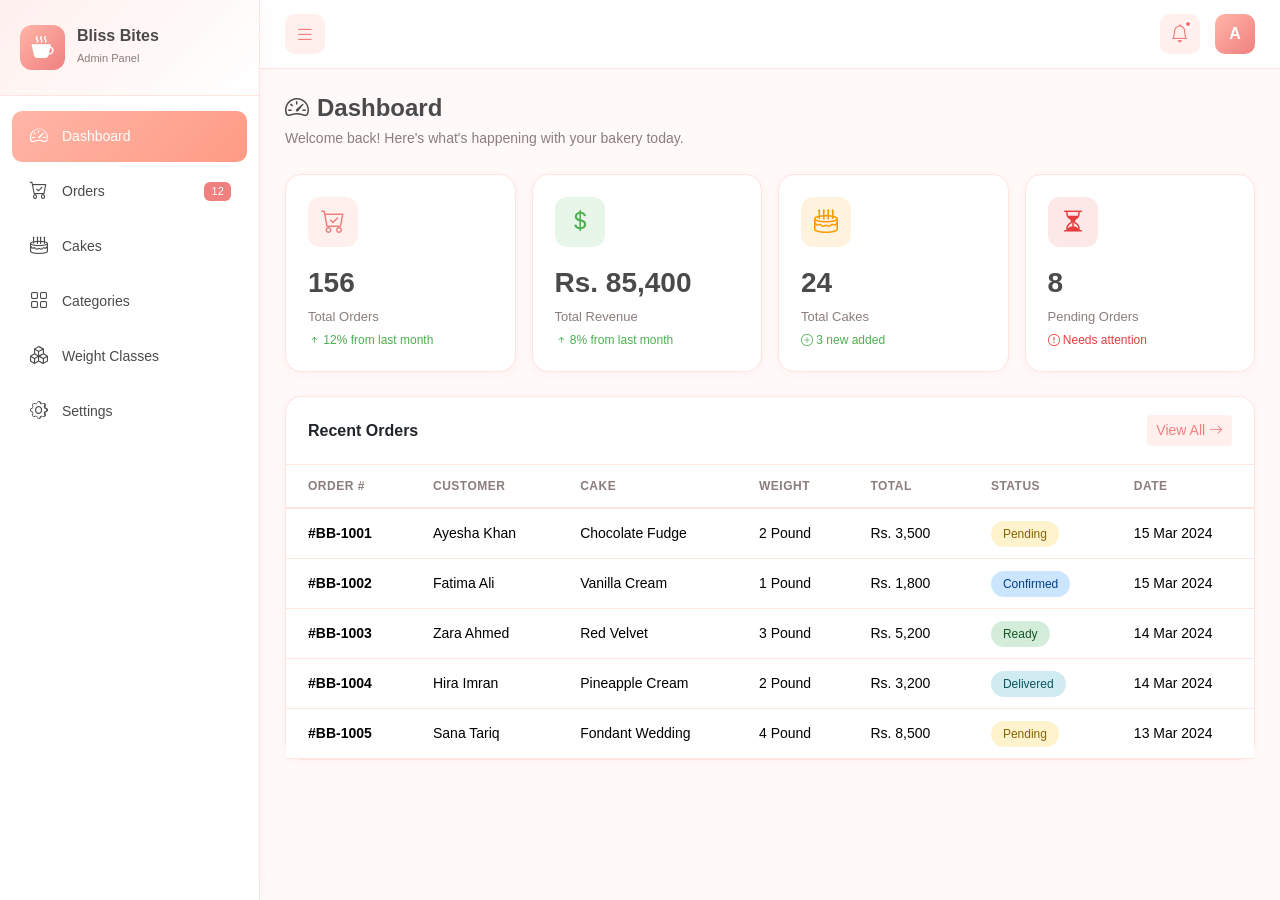
==== admin/dashboard.html @ 04dbd415 "first commit" ====
<!doctype html>
<html lang="en">
  <head>
    <meta charset="UTF-8" />
    <meta name="viewport" content="width=device-width, initial-scale=1.0" />
    <title>Dashboard - Bliss Bites Bakery</title>

    <!-- Bootstrap 5 CSS -->
    <link
      href="https://cdn.jsdelivr.net/npm/bootstrap@5.3.0/dist/css/bootstrap.min.css"
      rel="stylesheet"
    />
    <!-- Bootstrap Icons -->
    <link
      href="https://cdn.jsdelivr.net/npm/bootstrap-icons@1.11.0/font/bootstrap-icons.css"
      rel="stylesheet"
    />

    <!-- Custom CSS -->
    <link rel="stylesheet" href="../assets/css/styles.css" />
  </head>
  <body>
    <!-- ============ SIDEBAR OVERLAY (Mobile) ============ -->
    <div class="sidebar-overlay" id="sidebarOverlay"></div>

    <!-- ============ SIDEBAR ============ -->
    <aside class="sidebar" id="sidebar">
      <div class="sidebar-brand">
        <div class="logo-icon">
          <i class="bi bi-cup-hot-fill"></i>
        </div>
        <div class="brand-text">
          <h5>Bliss Bites</h5>
          <small>Admin Panel</small>
        </div>
      </div>

      <nav class="sidebar-nav">
        <div class="nav-item">
          <a href="#" class="nav-link active" data-page="dashboard">
            <i class="bi bi-speedometer2"></i>
            Dashboard
          </a>
        </div>
        <div class="nav-item">
          <a href="#" class="nav-link" data-page="orders">
            <i class="bi bi-cart-check"></i>
            Orders
            <span class="badge">12</span>
          </a>
        </div>
        <div class="nav-item">
          <a href="#" class="nav-link" data-page="cakes">
            <i class="bi bi-cake2"></i>
            Cakes
          </a>
        </div>
        <div class="nav-item">
          <a href="#" class="nav-link" data-page="categories">
            <i class="bi bi-grid"></i>
            Categories
          </a>
        </div>
        <div class="nav-item">
          <a href="#" class="nav-link" data-page="weight-classes">
            <i class="bi bi-boxes"></i>
            Weight Classes
          </a>
        </div>
        <div class="nav-item">
          <a href="#" class="nav-link" data-page="settings">
            <i class="bi bi-gear"></i>
            Settings
          </a>
        </div>
      </nav>
    </aside>

    <!-- ============ MAIN CONTENT ============ -->
    <main class="main-content" id="mainContent">
      <!-- Top Navbar -->
      <nav class="top-navbar">
        <button class="toggle-btn" id="toggleSidebar">
          <i class="bi bi-list"></i>
        </button>

        <div class="nav-right">
          <button class="icon-btn">
            <i class="bi bi-bell"></i>
            <span class="dot"></span>
          </button>
          <div class="admin-avatar" title="Admin">A</div>
        </div>
      </nav>

      <!-- Page Content -->
      <div class="page-content" id="pageContent">
        <!-- Dashboard Content (Default) -->
        <div id="dashboardContent">
          <div class="page-header">
            <h4><i class="bi bi-speedometer2 me-2"></i>Dashboard</h4>
            <p>Welcome back! Here's what's happening with your bakery today.</p>
          </div>

          <!-- Stats Cards -->
          <div class="row g-3 mb-4">
            <div class="col-xl-3 col-md-6">
              <div class="stat-card">
                <div class="stat-icon orders">
                  <i class="bi bi-cart-check"></i>
                </div>
                <div class="stat-value">156</div>
                <div class="stat-label">Total Orders</div>
                <div class="stat-change positive">
                  <i class="bi bi-arrow-up-short"></i> 12% from last month
                </div>
              </div>
            </div>
            <div class="col-xl-3 col-md-6">
              <div class="stat-card">
                <div class="stat-icon revenue">
                  <i class="bi bi-currency-dollar"></i>
                </div>
                <div class="stat-value">Rs. 85,400</div>
                <div class="stat-label">Total Revenue</div>
                <div class="stat-change positive">
                  <i class="bi bi-arrow-up-short"></i> 8% from last month
                </div>
              </div>
            </div>
            <div class="col-xl-3 col-md-6">
              <div class="stat-card">
                <div class="stat-icon cakes">
                  <i class="bi bi-cake2"></i>
                </div>
                <div class="stat-value">24</div>
                <div class="stat-label">Total Cakes</div>
                <div class="stat-change positive">
                  <i class="bi bi-plus-circle"></i> 3 new added
                </div>
              </div>
            </div>
            <div class="col-xl-3 col-md-6">
              <div class="stat-card">
                <div class="stat-icon pending">
                  <i class="bi bi-hourglass-split"></i>
                </div>
                <div class="stat-value">8</div>
                <div class="stat-label">Pending Orders</div>
                <div class="stat-change" style="color: #e53e3e">
                  <i class="bi bi-exclamation-circle"></i> Needs attention
                </div>
              </div>
            </div>
          </div>

          <!-- Recent Orders -->
          <div class="card">
            <div
              class="card-header d-flex justify-content-between align-items-center"
            >
              <span>Recent Orders</span>
              <a
                href="#"
                class="btn btn-sm text-decoration-none"
                style="background: var(--peach-pale); color: var(--peach-dark)"
                onclick="showPage('orders')"
              >
                View All <i class="bi bi-arrow-right"></i>
              </a>
            </div>
            <div class="table-responsive">
              <table class="table table-hover">
                <thead>
                  <tr>
                    <th>Order #</th>
                    <th>Customer</th>
                    <th>Cake</th>
                    <th>Weight</th>
                    <th>Total</th>
                    <th>Status</th>
                    <th>Date</th>
                  </tr>
                </thead>
                <tbody>
                  <tr>
                    <td><strong>#BB-1001</strong></td>
                    <td>Ayesha Khan</td>
                    <td>Chocolate Fudge</td>
                    <td>2 Pound</td>
                    <td>Rs. 3,500</td>
                    <td>
                      <span class="badge-status badge-pending">Pending</span>
                    </td>
                    <td>15 Mar 2024</td>
                  </tr>
                  <tr>
                    <td><strong>#BB-1002</strong></td>
                    <td>Fatima Ali</td>
                    <td>Vanilla Cream</td>
                    <td>1 Pound</td>
                    <td>Rs. 1,800</td>
                    <td>
                      <span class="badge-status badge-confirmed"
                        >Confirmed</span
                      >
                    </td>
                    <td>15 Mar 2024</td>
                  </tr>
                  <tr>
                    <td><strong>#BB-1003</strong></td>
                    <td>Zara Ahmed</td>
                    <td>Red Velvet</td>
                    <td>3 Pound</td>
                    <td>Rs. 5,200</td>
                    <td><span class="badge-status badge-ready">Ready</span></td>
                    <td>14 Mar 2024</td>
                  </tr>
                  <tr>
                    <td><strong>#BB-1004</strong></td>
                    <td>Hira Imran</td>
                    <td>Pineapple Cream</td>
                    <td>2 Pound</td>
                    <td>Rs. 3,200</td>
                    <td>
                      <span class="badge-status badge-delivered"
                        >Delivered</span
                      >
                    </td>
                    <td>14 Mar 2024</td>
                  </tr>
                  <tr>
                    <td><strong>#BB-1005</strong></td>
                    <td>Sana Tariq</td>
                    <td>Fondant Wedding</td>
                    <td>4 Pound</td>
                    <td>Rs. 8,500</td>
                    <td>
                      <span class="badge-status badge-pending">Pending</span>
                    </td>
                    <td>13 Mar 2024</td>
                  </tr>
                </tbody>
              </table>
            </div>
          </div>
        </div>

        <!-- Orders Content -->
        <div id="ordersContent" style="display: none">
          <div
            class="page-header d-flex justify-content-between align-items-center flex-wrap"
          >
            <div>
              <h4><i class="bi bi-cart-check me-2"></i>Orders</h4>
              <p>Manage all customer orders</p>
            </div>
            <button
              class="btn text-white"
              style="
                background: linear-gradient(
                  135deg,
                  var(--peach-primary),
                  var(--peach-dark)
                );
                border-radius: 10px;
                padding: 10px 20px;
              "
            >
              <i class="bi bi-download me-2"></i>Export Orders
            </button>
          </div>

          <!-- Stats Mini Cards -->
          <div class="row g-3 mb-4">
            <div class="col-xl-3 col-md-6">
              <div class="stat-card">
                <div class="d-flex justify-content-between align-items-start">
                  <div>
                    <div class="stat-value" style="font-size: 24px">156</div>
                    <div class="stat-label">All Orders</div>
                  </div>
                  <div
                    class="stat-icon orders"
                    style="width: 40px; height: 40px; font-size: 18px"
                  >
                    <i class="bi bi-cart-check"></i>
                  </div>
                </div>
              </div>
            </div>
            <div class="col-xl-3 col-md-6">
              <div class="stat-card">
                <div class="d-flex justify-content-between align-items-start">
                  <div>
                    <div
                      class="stat-value"
                      style="font-size: 24px; color: #856404"
                    >
                      8
                    </div>
                    <div class="stat-label">Pending</div>
                  </div>
                  <div
                    class="stat-icon"
                    style="
                      background: #fff3cd;
                      color: #856404;
                      width: 40px;
                      height: 40px;
                      font-size: 18px;
                    "
                  >
                    <i class="bi bi-hourglass-split"></i>
                  </div>
                </div>
              </div>
            </div>
            <div class="col-xl-3 col-md-6">
              <div class="stat-card">
                <div class="d-flex justify-content-between align-items-start">
                  <div>
                    <div
                      class="stat-value"
                      style="font-size: 24px; color: #155724"
                    >
                      98
                    </div>
                    <div class="stat-label">Delivered</div>
                  </div>
                  <div
                    class="stat-icon"
                    style="
                      background: #d4edda;
                      color: #155724;
                      width: 40px;
                      height: 40px;
                      font-size: 18px;
                    "
                  >
                    <i class="bi bi-check-circle"></i>
                  </div>
                </div>
              </div>
            </div>
            <div class="col-xl-3 col-md-6">
              <div class="stat-card">
                <div class="d-flex justify-content-between align-items-start">
                  <div>
                    <div
                      class="stat-value"
                      style="font-size: 24px; color: #e53e3e"
                    >
                      3
                    </div>
                    <div class="stat-label">Cancelled</div>
                  </div>
                  <div
                    class="stat-icon"
                    style="
                      background: #fde8e8;
                      color: #e53e3e;
                      width: 40px;
                      height: 40px;
                      font-size: 18px;
                    "
                  >
                    <i class="bi bi-x-circle"></i>
                  </div>
                </div>
              </div>
            </div>
          </div>

          <!-- Filters & Search -->
          <div class="card mb-4">
            <div class="card-body">
              <div class="row g-3 align-items-end">
                <div class="col-md-3">
                  <label
                    class="form-label fw-semibold"
                    style="font-size: 13px; color: var(--text-muted)"
                    >SEARCH</label
                  >
                  <div class="input-group">
                    <span
                      class="input-group-text"
                      style="
                        background: var(--peach-pale);
                        border-color: var(--peach-light);
                      "
                    >
                      <i
                        class="bi bi-search"
                        style="color: var(--peach-dark)"
                      ></i>
                    </span>
                    <input
                      type="text"
                      class="form-control"
                      placeholder="Order # or customer name..."
                      style="border-color: var(--peach-light)"
                      id="orderSearch"
                    />
                  </div>
                </div>
                <div class="col-md-2">
                  <label
                    class="form-label fw-semibold"
                    style="font-size: 13px; color: var(--text-muted)"
                    >STATUS</label
                  >
                  <select
                    class="form-select"
                    style="border-color: var(--peach-light)"
                    id="statusFilter"
                  >
                    <option value="all">All Status</option>
                    <option value="pending">Pending</option>
                    <option value="confirmed">Confirmed</option>
                    <option value="processing">Processing</option>
                    <option value="ready">Ready</option>
                    <option value="delivered">Delivered</option>
                    <option value="cancelled">Cancelled</option>
                  </select>
                </div>
                <div class="col-md-2">
                  <label
                    class="form-label fw-semibold"
                    style="font-size: 13px; color: var(--text-muted)"
                    >DATE FROM</label
                  >
                  <input
                    type="date"
                    class="form-control"
                    style="border-color: var(--peach-light)"
                    id="dateFrom"
                  />
                </div>
                <div class="col-md-2">
                  <label
                    class="form-label fw-semibold"
                    style="font-size: 13px; color: var(--text-muted)"
                    >DATE TO</label
                  >
                  <input
                    type="date"
                    class="form-control"
                    style="border-color: var(--peach-light)"
                    id="dateTo"
                  />
                </div>
                <div class="col-md-3">
                  <button
                    class="btn text-white w-100"
                    style="
                      background: linear-gradient(
                        135deg,
                        var(--peach-primary),
                        var(--peach-dark)
                      );
                      border-radius: 10px;
                    "
                    onclick="filterOrders()"
                  >
                    <i class="bi bi-funnel me-2"></i>Apply Filters
                  </button>
                </div>
              </div>
            </div>
          </div>

          <!-- Orders Table -->
          <div class="card">
            <div
              class="card-header d-flex justify-content-between align-items-center"
            >
              <span
                >All Orders <small class="text-muted">(156 orders)</small></span
              >
              <div>
                <button
                  class="btn btn-sm btn-outline-secondary me-2"
                  style="border-radius: 8px"
                >
                  <i class="bi bi-printer me-1"></i> Print
                </button>
              </div>
            </div>
            <div class="table-responsive">
              <table class="table table-hover">
                <thead>
                  <tr>
                    <th><input type="checkbox" /></th>
                    <th>Order #</th>
                    <th>Customer</th>
                    <th>Phone</th>
                    <th>Cake(s)</th>
                    <th>Delivery Date</th>
                    <th>Total</th>
                    <th>Status</th>
                    <th>Action</th>
                  </tr>
                </thead>
                <tbody id="ordersTableBody">
                  <tr>
                    <td><input type="checkbox" /></td>
                    <td><strong>#BB-1001</strong></td>
                    <td>
                      <div class="fw-semibold">Ayesha Khan</div>
                      <small class="text-muted">Lahore, Punjab</small>
                    </td>
                    <td>0300-1234567</td>
                    <td>
                      Chocolate Fudge (2 Pound)
                      <br /><small class="text-muted"
                        >+ Vanilla Cream (1 Pound)</small
                      >
                    </td>
                    <td>20 Mar 2024</td>
                    <td><strong>Rs. 5,300</strong></td>
                    <td>
                      <span class="badge-status badge-pending">Pending</span>
                    </td>
                    <td>
                      <div class="dropdown">
                        <button
                          class="btn btn-sm"
                          style="
                            background: var(--peach-pale);
                            border-radius: 8px;
                          "
                          data-bs-toggle="dropdown"
                        >
                          <i class="bi bi-three-dots-vertical"></i>
                        </button>
                        <ul
                          class="dropdown-menu dropdown-menu-end shadow-sm"
                          style="
                            border: 1px solid var(--border-color);
                            border-radius: 10px;
                          "
                        >
                          <li>
                            <a
                              class="dropdown-item"
                              href="#"
                              onclick="viewOrderDetails('BB-1001')"
                              ><i class="bi bi-eye me-2"></i>View Details</a
                            >
                          </li>
                          <li>
                            <a
                              class="dropdown-item"
                              href="#"
                              onclick="updateStatus('BB-1001', 'confirmed')"
                              ><i class="bi bi-check-circle me-2"></i>Confirm</a
                            >
                          </li>
                          <li>
                            <a
                              class="dropdown-item text-danger"
                              href="#"
                              onclick="updateStatus('BB-1001', 'cancelled')"
                              ><i class="bi bi-x-circle me-2"></i>Cancel</a
                            >
                          </li>
                        </ul>
                      </div>
                    </td>
                  </tr>
                  <tr>
                    <td><input type="checkbox" /></td>
                    <td><strong>#BB-1002</strong></td>
                    <td>
                      <div class="fw-semibold">Fatima Ali</div>
                      <small class="text-muted">Karachi, Sindh</small>
                    </td>
                    <td>0321-9876543</td>
                    <td>Vanilla Cream (1 Pound)</td>
                    <td>20 Mar 2024</td>
                    <td><strong>Rs. 1,800</strong></td>
                    <td>
                      <span class="badge-status badge-confirmed"
                        >Confirmed</span
                      >
                    </td>
                    <td>
                      <div class="dropdown">
                        <button
                          class="btn btn-sm"
                          style="
                            background: var(--peach-pale);
                            border-radius: 8px;
                          "
                          data-bs-toggle="dropdown"
                        >
                          <i class="bi bi-three-dots-vertical"></i>
                        </button>
                        <ul
                          class="dropdown-menu dropdown-menu-end shadow-sm"
                          style="
                            border: 1px solid var(--border-color);
                            border-radius: 10px;
                          "
                        >
                          <li>
                            <a class="dropdown-item" href="#"
                              ><i class="bi bi-eye me-2"></i>View Details</a
                            >
                          </li>
                          <li>
                            <a class="dropdown-item" href="#"
                              ><i class="bi bi-arrow-right-circle me-2"></i
                              >Processing</a
                            >
                          </li>
                        </ul>
                      </div>
                    </td>
                  </tr>
                  <tr>
                    <td><input type="checkbox" /></td>
                    <td><strong>#BB-1003</strong></td>
                    <td>
                      <div class="fw-semibold">Zara Ahmed</div>
                      <small class="text-muted">Islamabad</small>
                    </td>
                    <td>0333-5551234</td>
                    <td>Red Velvet (3 Pound)</td>
                    <td>19 Mar 2024</td>
                    <td><strong>Rs. 5,200</strong></td>
                    <td><span class="badge-status badge-ready">Ready</span></td>
                    <td>
                      <div class="dropdown">
                        <button
                          class="btn btn-sm"
                          style="
                            background: var(--peach-pale);
                            border-radius: 8px;
                          "
                          data-bs-toggle="dropdown"
                        >
                          <i class="bi bi-three-dots-vertical"></i>
                        </button>
                        <ul
                          class="dropdown-menu dropdown-menu-end shadow-sm"
                          style="
                            border: 1px solid var(--border-color);
                            border-radius: 10px;
                          "
                        >
                          <li>
                            <a class="dropdown-item" href="#"
                              ><i class="bi bi-eye me-2"></i>View Details</a
                            >
                          </li>
                          <li>
                            <a class="dropdown-item" href="#"
                              ><i class="bi bi-truck me-2"></i>Mark Delivered</a
                            >
                          </li>
                        </ul>
                      </div>
                    </td>
                  </tr>
                  <tr>
                    <td><input type="checkbox" /></td>
                    <td><strong>#BB-1004</strong></td>
                    <td>
                      <div class="fw-semibold">Hira Imran</div>
                      <small class="text-muted">Faisalabad</small>
                    </td>
                    <td>0345-1112233</td>
                    <td>Pineapple Cream (2 Pound)</td>
                    <td>18 Mar 2024</td>
                    <td><strong>Rs. 3,200</strong></td>
                    <td>
                      <span class="badge-status badge-delivered"
                        >Delivered</span
                      >
                    </td>
                    <td>
                      <button
                        class="btn btn-sm"
                        style="
                          background: var(--peach-pale);
                          border-radius: 8px;
                        "
                      >
                        <i class="bi bi-eye"></i>
                      </button>
                    </td>
                  </tr>
                  <tr>
                    <td><input type="checkbox" /></td>
                    <td><strong>#BB-1005</strong></td>
                    <td>
                      <div class="fw-semibold">Sana Tariq</div>
                      <small class="text-muted">Rawalpindi</small>
                    </td>
                    <td>0312-9998877</td>
                    <td>Fondant Wedding Cake (4 Pound)</td>
                    <td>17 Mar 2024</td>
                    <td><strong>Rs. 8,500</strong></td>
                    <td>
                      <span class="badge-status badge-pending">Pending</span>
                    </td>
                    <td>
                      <div class="dropdown">
                        <button
                          class="btn btn-sm"
                          style="
                            background: var(--peach-pale);
                            border-radius: 8px;
                          "
                          data-bs-toggle="dropdown"
                        >
                          <i class="bi bi-three-dots-vertical"></i>
                        </button>
                        <ul
                          class="dropdown-menu dropdown-menu-end shadow-sm"
                          style="
                            border: 1px solid var(--border-color);
                            border-radius: 10px;
                          "
                        >
                          <li>
                            <a class="dropdown-item" href="#"
                              ><i class="bi bi-eye me-2"></i>View Details</a
                            >
                          </li>
                          <li>
                            <a class="dropdown-item" href="#"
                              ><i class="bi bi-check-circle me-2"></i>Confirm</a
                            >
                          </li>
                          <li>
                            <a class="dropdown-item text-danger" href="#"
                              ><i class="bi bi-x-circle me-2"></i>Cancel</a
                            >
                          </li>
                        </ul>
                      </div>
                    </td>
                  </tr>
                  <tr>
                    <td><input type="checkbox" /></td>
                    <td><strong>#BB-1006</strong></td>
                    <td>
                      <div class="fw-semibold">Nida Hassan</div>
                      <small class="text-muted">Multan</small>
                    </td>
                    <td>0300-4455667</td>
                    <td>Strawberry Cream (1 Pound)</td>
                    <td>16 Mar 2024</td>
                    <td><strong>Rs. 1,900</strong></td>
                    <td>
                      <span class="badge-status badge-delivered"
                        >Delivered</span
                      >
                    </td>
                    <td>
                      <button
                        class="btn btn-sm"
                        style="
                          background: var(--peach-pale);
                          border-radius: 8px;
                        "
                      >
                        <i class="bi bi-eye"></i>
                      </button>
                    </td>
                  </tr>
                  <tr>
                    <td><input type="checkbox" /></td>
                    <td><strong>#BB-1007</strong></td>
                    <td>
                      <div class="fw-semibold">Mariam Yousaf</div>
                      <small class="text-muted">Peshawar</small>
                    </td>
                    <td>0334-7788990</td>
                    <td>Black Forest (3 Pound)</td>
                    <td>15 Mar 2024</td>
                    <td><strong>Rs. 4,800</strong></td>
                    <td>
                      <span
                        class="badge-status badge-cancelled"
                        style="background: #fde8e8; color: #e53e3e"
                        >Cancelled</span
                      >
                    </td>
                    <td>
                      <button
                        class="btn btn-sm"
                        style="
                          background: var(--peach-pale);
                          border-radius: 8px;
                        "
                      >
                        <i class="bi bi-eye"></i>
                      </button>
                    </td>
                  </tr>
                </tbody>
              </table>
            </div>

            <!-- Pagination -->
            <div class="card-footer border-top" style="background: transparent">
              <div
                class="d-flex justify-content-between align-items-center flex-wrap"
              >
                <small class="text-muted">Showing 1-7 of 156 orders</small>
                <nav>
                  <ul class="pagination pagination-sm mb-0">
                    <li class="page-item disabled">
                      <a
                        class="page-link"
                        href="#"
                        style="color: var(--peach-dark)"
                        >Previous</a
                      >
                    </li>
                    <li class="page-item active">
                      <a
                        class="page-link"
                        href="#"
                        style="
                          background: var(--peach-primary);
                          border-color: var(--peach-primary);
                        "
                        >1</a
                      >
                    </li>
                    <li class="page-item">
                      <a
                        class="page-link"
                        href="#"
                        style="color: var(--peach-dark)"
                        >2</a
                      >
                    </li>
                    <li class="page-item">
                      <a
                        class="page-link"
                        href="#"
                        style="color: var(--peach-dark)"
                        >3</a
                      >
                    </li>
                    <li class="page-item">
                      <a
                        class="page-link"
                        href="#"
                        style="color: var(--peach-dark)"
                        >...</a
                      >
                    </li>
                    <li class="page-item">
                      <a
                        class="page-link"
                        href="#"
                        style="color: var(--peach-dark)"
                        >23</a
                      >
                    </li>
                    <li class="page-item">
                      <a
                        class="page-link"
                        href="#"
                        style="color: var(--peach-dark)"
                        >Next</a
                      >
                    </li>
                  </ul>
                </nav>
              </div>
            </div>
          </div>

          <!-- Order Detail Modal -->
          <div class="modal fade" id="orderDetailModal" tabindex="-1">
            <div class="modal-dialog modal-lg modal-dialog-centered">
              <div
                class="modal-content"
                style="
                  border-radius: 16px;
                  border: 1px solid var(--border-color);
                "
              >
                <div
                  class="modal-header"
                  style="
                    background: var(--peach-pale);
                    border-radius: 16px 16px 0 0;
                    border-bottom: 1px solid var(--border-color);
                  "
                >
                  <h5 class="modal-title">
                    <i class="bi bi-receipt me-2"></i>Order Details -
                    <span id="modalOrderNumber">#BB-1001</span>
                  </h5>
                  <button
                    type="button"
                    class="btn-close"
                    data-bs-dismiss="modal"
                  ></button>
                </div>
                <div class="modal-body">
                  <div class="row mb-3">
                    <div class="col-md-6">
                      <small class="text-muted">CUSTOMER</small>
                      <p class="fw-semibold mb-1" id="modalCustomer">
                        Ayesha Khan
                      </p>
                      <p class="mb-0" id="modalPhone">0300-1234567</p>
                      <p id="modalAddress">
                        House 123, Street 5, Lahore, Punjab
                      </p>
                    </div>
                    <div class="col-md-6 text-md-end">
                      <small class="text-muted">ORDER INFO</small>
                      <p class="mb-1">
                        <strong>Order Date:</strong> 15 Mar 2024
                      </p>
                      <p class="mb-1">
                        <strong>Delivery Date:</strong> 20 Mar 2024
                      </p>
                      <p>
                        <span
                          class="badge-status badge-pending"
                          id="modalStatus"
                          >Pending</span
                        >
                      </p>
                    </div>
                  </div>

                  <hr />

                  <small class="text-muted">ORDER ITEMS</small>
                  <table
                    class="table table-bordered mt-2"
                    style="border-color: var(--border-color)"
                  >
                    <thead style="background: var(--peach-pale)">
                      <tr>
                        <th>Cake</th>
                        <th>Type</th>
                        <th>Weight</th>
                        <th>Qty</th>
                        <th>Price</th>
                      </tr>
                    </thead>
                    <tbody id="modalOrderItems">
                      <tr>
                        <td>Chocolate Fudge</td>
                        <td>Cream</td>
                        <td>2 Pound</td>
                        <td>1</td>
                        <td>Rs. 3,500</td>
                      </tr>
                      <tr>
                        <td>Vanilla Cream</td>
                        <td>Cream</td>
                        <td>1 Pound</td>
                        <td>1</td>
                        <td>Rs. 1,800</td>
                      </tr>
                    </tbody>
                    <tfoot>
                      <tr>
                        <td colspan="4" class="text-end fw-bold">Total:</td>
                        <td class="fw-bold">Rs. 5,300</td>
                      </tr>
                    </tfoot>
                  </table>

                  <div
                    class="p-3 rounded-3"
                    style="background: var(--peach-pale)"
                  >
                    <small class="text-muted">SPECIAL INSTRUCTIONS</small>
                    <p class="mb-0 mt-1" id="modalInstructions">
                      Please write "Happy Birthday Ayesha" on the cake with pink
                      icing.
                    </p>
                  </div>
                </div>
                <div
                  class="modal-footer"
                  style="border-top: 1px solid var(--border-color)"
                >
                  <select
                    class="form-select d-inline-block w-auto me-2"
                    style="border-color: var(--peach-light)"
                  >
                    <option>Update Status</option>
                    <option value="confirmed">Confirm</option>
                    <option value="processing">Processing</option>
                    <option value="ready">Ready</option>
                    <option value="delivered">Delivered</option>
                    <option value="cancelled">Cancel</option>
                  </select>
                  <button
                    type="button"
                    class="btn text-white"
                    style="background: var(--peach-dark); border-radius: 8px"
                  >
                    Update
                  </button>
                  <button
                    type="button"
                    class="btn btn-secondary"
                    data-bs-dismiss="modal"
                    style="border-radius: 8px"
                  >
                    Close
                  </button>
                </div>
              </div>
            </div>
          </div>
        </div>

        <!-- Cakes Content -->
        <div id="cakesContent" style="display: none">
          <div
            class="page-header d-flex justify-content-between align-items-center flex-wrap"
          >
            <div>
              <h4><i class="bi bi-cake2 me-2"></i>Cakes</h4>
              <p>Manage your cake catalog</p>
            </div>
            <button
              class="btn text-white"
              style="
                background: linear-gradient(
                  135deg,
                  var(--peach-primary),
                  var(--peach-dark)
                );
                border-radius: 10px;
                padding: 10px 20px;
              "
              onclick="openAddCakeModal()"
            >
              <i class="bi bi-plus-lg me-2"></i>Add New Cake
            </button>
          </div>

          <!-- Stats Mini Cards -->
          <div class="row g-3 mb-4">
            <div class="col-xl-3 col-md-6">
              <div class="stat-card">
                <div class="d-flex justify-content-between align-items-start">
                  <div>
                    <div class="stat-value" style="font-size: 24px">24</div>
                    <div class="stat-label">Total Cakes</div>
                  </div>
                  <div
                    class="stat-icon cakes"
                    style="width: 40px; height: 40px; font-size: 18px"
                  >
                    <i class="bi bi-cake2"></i>
                  </div>
                </div>
              </div>
            </div>
            <div class="col-xl-3 col-md-6">
              <div class="stat-card">
                <div class="d-flex justify-content-between align-items-start">
                  <div>
                    <div class="stat-value" style="font-size: 24px">14</div>
                    <div class="stat-label">Cream Cakes</div>
                  </div>
                  <div
                    class="stat-icon"
                    style="
                      background: #e8f5e9;
                      color: #4caf50;
                      width: 40px;
                      height: 40px;
                      font-size: 18px;
                    "
                  >
                    <i class="bi bi-droplet"></i>
                  </div>
                </div>
              </div>
            </div>
            <div class="col-xl-3 col-md-6">
              <div class="stat-card">
                <div class="d-flex justify-content-between align-items-start">
                  <div>
                    <div class="stat-value" style="font-size: 24px">10</div>
                    <div class="stat-label">Fondant Cakes</div>
                  </div>
                  <div
                    class="stat-icon"
                    style="
                      background: #fff3e0;
                      color: #ff9800;
                      width: 40px;
                      height: 40px;
                      font-size: 18px;
                    "
                  >
                    <i class="bi bi-palette"></i>
                  </div>
                </div>
              </div>
            </div>
            <div class="col-xl-3 col-md-6">
              <div class="stat-card">
                <div class="d-flex justify-content-between align-items-start">
                  <div>
                    <div
                      class="stat-value"
                      style="font-size: 24px; color: #e53e3e"
                    >
                      2
                    </div>
                    <div class="stat-label">Unavailable</div>
                  </div>
                  <div
                    class="stat-icon"
                    style="
                      background: #fde8e8;
                      color: #e53e3e;
                      width: 40px;
                      height: 40px;
                      font-size: 18px;
                    "
                  >
                    <i class="bi bi-slash-circle"></i>
                  </div>
                </div>
              </div>
            </div>
          </div>

          <!-- Search & Filter -->
          <div class="card mb-4">
            <div class="card-body">
              <div class="row g-3 align-items-end">
                <div class="col-md-3">
                  <label
                    class="form-label fw-semibold"
                    style="font-size: 13px; color: var(--text-muted)"
                    >SEARCH</label
                  >
                  <div class="input-group">
                    <span
                      class="input-group-text"
                      style="
                        background: var(--peach-pale);
                        border-color: var(--peach-light);
                      "
                    >
                      <i
                        class="bi bi-search"
                        style="color: var(--peach-dark)"
                      ></i>
                    </span>
                    <input
                      type="text"
                      class="form-control"
                      placeholder="Cake name..."
                      style="border-color: var(--peach-light)"
                      id="cakeSearch"
                    />
                  </div>
                </div>
                <div class="col-md-2">
                  <label
                    class="form-label fw-semibold"
                    style="font-size: 13px; color: var(--text-muted)"
                    >TYPE</label
                  >
                  <select
                    class="form-select"
                    style="border-color: var(--peach-light)"
                    id="cakeTypeFilter"
                  >
                    <option value="all">All Types</option>
                    <option value="cream">Cream</option>
                    <option value="fondant">Fondant</option>
                  </select>
                </div>
                <div class="col-md-2">
                  <label
                    class="form-label fw-semibold"
                    style="font-size: 13px; color: var(--text-muted)"
                    >CATEGORY</label
                  >
                  <select
                    class="form-select"
                    style="border-color: var(--peach-light)"
                    id="cakeCategoryFilter"
                  >
                    <option value="all">All Categories</option>
                    <option value="birthday">Birthday</option>
                    <option value="wedding">Wedding</option>
                    <option value="anniversary">Anniversary</option>
                    <option value="baby-shower">Baby Shower</option>
                  </select>
                </div>
                <div class="col-md-2">
                  <label
                    class="form-label fw-semibold"
                    style="font-size: 13px; color: var(--text-muted)"
                    >STATUS</label
                  >
                  <select
                    class="form-select"
                    style="border-color: var(--peach-light)"
                    id="cakeStatusFilter"
                  >
                    <option value="all">All Status</option>
                    <option value="available">Available</option>
                    <option value="unavailable">Unavailable</option>
                  </select>
                </div>
                <div class="col-md-3">
                  <button
                    class="btn text-white w-100"
                    style="
                      background: linear-gradient(
                        135deg,
                        var(--peach-primary),
                        var(--peach-dark)
                      );
                      border-radius: 10px;
                    "
                    onclick="filterCakes()"
                  >
                    <i class="bi bi-funnel me-2"></i>Apply Filters
                  </button>
                </div>
              </div>
            </div>
          </div>

          <!-- Cakes Grid -->
          <div class="row g-4" id="cakesGrid">
            <!-- Cake Card 1 -->
            <div class="col-xl-4 col-md-6">
              <div
                class="card h-100 cake-card"
                style="
                  border-radius: 16px;
                  border: 1px solid var(--border-color);
                  overflow: hidden;
                "
              >
                <div class="position-relative">
                  <img
                    src="https://images.unsplash.com/photo-1578985545062-69928b1d9587?w=400&h=300&fit=crop"
                    class="card-img-top"
                    alt="Chocolate Fudge"
                    style="height: 200px; object-fit: cover"
                  />
                  <span
                    class="badge position-absolute top-0 end-0 m-2"
                    style="background: var(--peach-dark)"
                    >Cream</span
                  >
                </div>
                <div class="card-body">
                  <h6 class="fw-bold mb-1">Chocolate Fudge Cake</h6>
                  <small class="text-muted d-block mb-2">Birthday</small>
                  <p
                    class="small text-muted mb-2"
                    style="
                      display: -webkit-box;
                      -webkit-line-clamp: 2;
                      -webkit-box-orient: vertical;
                      overflow: hidden;
                    "
                  >
                    Rich chocolate cake with creamy fudge frosting, perfect for
                    chocolate lovers.
                  </p>
                  <div
                    class="d-flex justify-content-between align-items-center mb-2"
                  >
                    <span
                      class="badge"
                      style="background: #d4edda; color: #155724"
                      >Chocolate</span
                    >
                    <small><i class="bi bi-clock me-1"></i>4-5 hours</small>
                  </div>
                  <div class="d-flex flex-wrap gap-1">
                    <span class="badge bg-light text-dark border"
                      >1lb: Rs. 1,800</span
                    >
                    <span class="badge bg-light text-dark border"
                      >2lb: Rs. 3,500</span
                    >
                    <span class="badge bg-light text-dark border"
                      >3lb: Rs. 5,000</span
                    >
                  </div>
                </div>
                <div
                  class="card-footer bg-white d-flex gap-2"
                  style="border-top: 1px solid var(--border-color)"
                >
                  <button
                    class="btn btn-sm flex-grow-1"
                    style="
                      background: var(--peach-pale);
                      color: var(--peach-dark);
                      border-radius: 8px;
                    "
                    onclick="editCake(1)"
                  >
                    <i class="bi bi-pencil me-1"></i>Edit
                  </button>
                  <button
                    class="btn btn-sm flex-grow-1 btn-outline-danger"
                    style="border-radius: 8px"
                    onclick="deleteCake(1)"
                  >
                    <i class="bi bi-trash me-1"></i>Delete
                  </button>
                </div>
              </div>
            </div>

            <!-- Cake Card 2 -->
            <div class="col-xl-4 col-md-6">
              <div
                class="card h-100 cake-card"
                style="
                  border-radius: 16px;
                  border: 1px solid var(--border-color);
                  overflow: hidden;
                "
              >
                <div class="position-relative">
                  <img
                    src="https://images.unsplash.com/photo-1558301211-0d8c8ddee6ec?w=400&h=300&fit=crop"
                    class="card-img-top"
                    alt="Fondant Wedding"
                    style="height: 200px; object-fit: cover"
                  />
                  <span
                    class="badge position-absolute top-0 end-0 m-2"
                    style="background: #ff9800"
                    >Fondant</span
                  >
                </div>
                <div class="card-body">
                  <h6 class="fw-bold mb-1">Elegant Wedding Cake</h6>
                  <small class="text-muted d-block mb-2">Wedding</small>
                  <p
                    class="small text-muted mb-2"
                    style="
                      display: -webkit-box;
                      -webkit-line-clamp: 2;
                      -webkit-box-orient: vertical;
                      overflow: hidden;
                    "
                  >
                    Three-tier fondant wedding cake with floral decorations and
                    pearl details.
                  </p>
                  <div
                    class="d-flex justify-content-between align-items-center mb-2"
                  >
                    <span
                      class="badge"
                      style="background: #fff3e0; color: #e65100"
                      >Vanilla</span
                    >
                    <small><i class="bi bi-clock me-1"></i>2-3 days</small>
                  </div>
                  <div class="d-flex flex-wrap gap-1">
                    <span class="badge bg-light text-dark border"
                      >3lb: Rs. 8,500</span
                    >
                    <span class="badge bg-light text-dark border"
                      >5lb: Rs. 14,000</span
                    >
                  </div>
                </div>
                <div
                  class="card-footer bg-white d-flex gap-2"
                  style="border-top: 1px solid var(--border-color)"
                >
                  <button
                    class="btn btn-sm flex-grow-1"
                    style="
                      background: var(--peach-pale);
                      color: var(--peach-dark);
                      border-radius: 8px;
                    "
                    onclick="editCake(2)"
                  >
                    <i class="bi bi-pencil me-1"></i>Edit
                  </button>
                  <button
                    class="btn btn-sm flex-grow-1 btn-outline-danger"
                    style="border-radius: 8px"
                    onclick="deleteCake(2)"
                  >
                    <i class="bi bi-trash me-1"></i>Delete
                  </button>
                </div>
              </div>
            </div>

            <!-- Cake Card 3 -->
            <div class="col-xl-4 col-md-6">
              <div
                class="card h-100 cake-card"
                style="
                  border-radius: 16px;
                  border: 1px solid var(--border-color);
                  overflow: hidden;
                "
              >
                <div class="position-relative">
                  <img
                    src="https://images.unsplash.com/photo-1464349095431-e9a21285b5f3?w=400&h=300&fit=crop"
                    class="card-img-top"
                    alt="Red Velvet"
                    style="height: 200px; object-fit: cover"
                  />
                  <span
                    class="badge position-absolute top-0 end-0 m-2"
                    style="background: var(--peach-dark)"
                    >Cream</span
                  >
                </div>
                <div class="card-body">
                  <h6 class="fw-bold mb-1">Red Velvet Dream</h6>
                  <small class="text-muted d-block mb-2">Anniversary</small>
                  <p
                    class="small text-muted mb-2"
                    style="
                      display: -webkit-box;
                      -webkit-line-clamp: 2;
                      -webkit-box-orient: vertical;
                      overflow: hidden;
                    "
                  >
                    Classic red velvet with cream cheese frosting, decorated
                    with red crumbs.
                  </p>
                  <div
                    class="d-flex justify-content-between align-items-center mb-2"
                  >
                    <span
                      class="badge"
                      style="background: #fde8e8; color: #c62828"
                      >Red Velvet</span
                    >
                    <small><i class="bi bi-clock me-1"></i>3-4 hours</small>
                  </div>
                  <div class="d-flex flex-wrap gap-1">
                    <span class="badge bg-light text-dark border"
                      >1lb: Rs. 2,200</span
                    >
                    <span class="badge bg-light text-dark border"
                      >2lb: Rs. 4,000</span
                    >
                    <span class="badge bg-light text-dark border"
                      >3lb: Rs. 5,800</span
                    >
                  </div>
                </div>
                <div
                  class="card-footer bg-white d-flex gap-2"
                  style="border-top: 1px solid var(--border-color)"
                >
                  <button
                    class="btn btn-sm flex-grow-1"
                    style="
                      background: var(--peach-pale);
                      color: var(--peach-dark);
                      border-radius: 8px;
                    "
                    onclick="editCake(3)"
                  >
                    <i class="bi bi-pencil me-1"></i>Edit
                  </button>
                  <button
                    class="btn btn-sm flex-grow-1 btn-outline-danger"
                    style="border-radius: 8px"
                    onclick="deleteCake(3)"
                  >
                    <i class="bi bi-trash me-1"></i>Delete
                  </button>
                </div>
              </div>
            </div>

            <!-- Cake Card 4 -->
            <div class="col-xl-4 col-md-6">
              <div
                class="card h-100 cake-card"
                style="
                  border-radius: 16px;
                  border: 1px solid var(--border-color);
                  overflow: hidden;
                "
              >
                <div class="position-relative">
                  <img
                    src="https://images.unsplash.com/photo-1562440499-64c9a111f713?w=400&h=300&fit=crop"
                    class="card-img-top"
                    alt="Pineapple Cream"
                    style="height: 200px; object-fit: cover"
                  />
                  <span
                    class="badge position-absolute top-0 end-0 m-2"
                    style="background: var(--peach-dark)"
                    >Cream</span
                  >
                </div>
                <div class="card-body">
                  <h6 class="fw-bold mb-1">Pineapple Cream Cake</h6>
                  <small class="text-muted d-block mb-2">Birthday</small>
                  <p
                    class="small text-muted mb-2"
                    style="
                      display: -webkit-box;
                      -webkit-line-clamp: 2;
                      -webkit-box-orient: vertical;
                      overflow: hidden;
                    "
                  >
                    Light and fluffy cake with fresh pineapple filling and
                    whipped cream.
                  </p>
                  <div
                    class="d-flex justify-content-between align-items-center mb-2"
                  >
                    <span
                      class="badge"
                      style="background: #fff9c4; color: #f57f17"
                      >Pineapple</span
                    >
                    <small><i class="bi bi-clock me-1"></i>3 hours</small>
                  </div>
                  <div class="d-flex flex-wrap gap-1">
                    <span class="badge bg-light text-dark border"
                      >1lb: Rs. 1,600</span
                    >
                    <span class="badge bg-light text-dark border"
                      >2lb: Rs. 3,000</span
                    >
                  </div>
                </div>
                <div
                  class="card-footer bg-white d-flex gap-2"
                  style="border-top: 1px solid var(--border-color)"
                >
                  <button
                    class="btn btn-sm flex-grow-1"
                    style="
                      background: var(--peach-pale);
                      color: var(--peach-dark);
                      border-radius: 8px;
                    "
                    onclick="editCake(4)"
                  >
                    <i class="bi bi-pencil me-1"></i>Edit
                  </button>
                  <button
                    class="btn btn-sm flex-grow-1 btn-outline-danger"
                    style="border-radius: 8px"
                    onclick="deleteCake(4)"
                  >
                    <i class="bi bi-trash me-1"></i>Delete
                  </button>
                </div>
              </div>
            </div>

            <!-- Cake Card 5 -->
            <div class="col-xl-4 col-md-6">
              <div
                class="card h-100 cake-card"
                style="
                  border-radius: 16px;
                  border: 1px solid var(--border-color);
                  overflow: hidden;
                "
              >
                <div class="position-relative">
                  <img
                    src="https://images.unsplash.com/photo-1621303837174-89787a7d4729?w=400&h=300&fit=crop"
                    class="card-img-top"
                    alt="Fondant Birthday"
                    style="height: 200px; object-fit: cover"
                  />
                  <span
                    class="badge position-absolute top-0 end-0 m-2"
                    style="background: #ff9800"
                    >Fondant</span
                  >
                </div>
                <div class="card-body">
                  <h6 class="fw-bold mb-1">Fondant Birthday Cake</h6>
                  <small class="text-muted d-block mb-2">Birthday</small>
                  <p
                    class="small text-muted mb-2"
                    style="
                      display: -webkit-box;
                      -webkit-line-clamp: 2;
                      -webkit-box-orient: vertical;
                      overflow: hidden;
                    "
                  >
                    Custom themed fondant cake with edible toppers and vibrant
                    colors.
                  </p>
                  <div
                    class="d-flex justify-content-between align-items-center mb-2"
                  >
                    <span
                      class="badge"
                      style="background: #e8eaf6; color: #283593"
                      >Custom</span
                    >
                    <small><i class="bi bi-clock me-1"></i>1-2 days</small>
                  </div>
                  <div class="d-flex flex-wrap gap-1">
                    <span class="badge bg-light text-dark border"
                      >2lb: Rs. 4,500</span
                    >
                    <span class="badge bg-light text-dark border"
                      >3lb: Rs. 6,500</span
                    >
                  </div>
                </div>
                <div
                  class="card-footer bg-white d-flex gap-2"
                  style="border-top: 1px solid var(--border-color)"
                >
                  <button
                    class="btn btn-sm flex-grow-1"
                    style="
                      background: var(--peach-pale);
                      color: var(--peach-dark);
                      border-radius: 8px;
                    "
                    onclick="editCake(5)"
                  >
                    <i class="bi bi-pencil me-1"></i>Edit
                  </button>
                  <button
                    class="btn btn-sm flex-grow-1 btn-outline-danger"
                    style="border-radius: 8px"
                    onclick="deleteCake(5)"
                  >
                    <i class="bi bi-trash me-1"></i>Delete
                  </button>
                </div>
              </div>
            </div>

            <!-- Cake Card 6 (Unavailable) -->
            <div class="col-xl-4 col-md-6">
              <div
                class="card h-100 cake-card"
                style="
                  border-radius: 16px;
                  border: 1px solid var(--border-color);
                  overflow: hidden;
                  opacity: 0.7;
                "
              >
                <div class="position-relative">
                  <img
                    src="https://images.unsplash.com/photo-1535141192574-5d4897c12636?w=400&h=300&fit=crop"
                    class="card-img-top"
                    alt="Strawberry Cream"
                    style="height: 200px; object-fit: cover"
                  />
                  <span
                    class="badge position-absolute top-0 end-0 m-2"
                    style="background: #e53e3e"
                    >Unavailable</span
                  >
                </div>
                <div class="card-body">
                  <h6 class="fw-bold mb-1">Strawberry Cream Cake</h6>
                  <small class="text-muted d-block mb-2">Baby Shower</small>
                  <p
                    class="small text-muted mb-2"
                    style="
                      display: -webkit-box;
                      -webkit-line-clamp: 2;
                      -webkit-box-orient: vertical;
                      overflow: hidden;
                    "
                  >
                    Fresh strawberry cake layered with strawberry cream and
                    topped with berries.
                  </p>
                  <div
                    class="d-flex justify-content-between align-items-center mb-2"
                  >
                    <span
                      class="badge"
                      style="background: #fce4ec; color: #880e4f"
                      >Strawberry</span
                    >
                    <small><i class="bi bi-clock me-1"></i>3-4 hours</small>
                  </div>
                  <div class="d-flex flex-wrap gap-1">
                    <span class="badge bg-light text-dark border"
                      >1lb: Rs. 2,000</span
                    >
                    <span class="badge bg-light text-dark border"
                      >2lb: Rs. 3,800</span
                    >
                  </div>
                </div>
                <div
                  class="card-footer bg-white d-flex gap-2"
                  style="border-top: 1px solid var(--border-color)"
                >
                  <button
                    class="btn btn-sm flex-grow-1"
                    style="
                      background: var(--peach-pale);
                      color: var(--peach-dark);
                      border-radius: 8px;
                    "
                    onclick="editCake(6)"
                  >
                    <i class="bi bi-pencil me-1"></i>Edit
                  </button>
                  <button
                    class="btn btn-sm flex-grow-1 btn-outline-danger"
                    style="border-radius: 8px"
                    onclick="deleteCake(6)"
                  >
                    <i class="bi bi-trash me-1"></i>Delete
                  </button>
                </div>
              </div>
            </div>
          </div>

          <!-- Add/Edit Cake Modal -->
          <div class="modal fade" id="cakeModal" tabindex="-1">
            <div class="modal-dialog modal-lg modal-dialog-centered">
              <div
                class="modal-content"
                style="
                  border-radius: 16px;
                  border: 1px solid var(--border-color);
                "
              >
                <div
                  class="modal-header"
                  style="
                    background: var(--peach-pale);
                    border-radius: 16px 16px 0 0;
                    border-bottom: 1px solid var(--border-color);
                  "
                >
                  <h5 class="modal-title" id="cakeModalTitle">
                    <i class="bi bi-plus-circle me-2"></i>Add New Cake
                  </h5>
                  <button
                    type="button"
                    class="btn-close"
                    data-bs-dismiss="modal"
                  ></button>
                </div>
                <div
                  class="modal-body"
                  style="max-height: 60vh; overflow-y: auto"
                >
                  <form id="cakeForm">
                    <div class="row g-3">
                      <div class="col-md-6">
                        <label class="form-label fw-semibold"
                          >Cake Name *</label
                        >
                        <input
                          type="text"
                          class="form-control"
                          placeholder="Enter cake name"
                          style="border-color: var(--peach-light)"
                          required
                        />
                      </div>
                      <div class="col-md-6">
                        <label class="form-label fw-semibold">Flavor *</label>
                        <select
                          class="form-select"
                          style="border-color: var(--peach-light)"
                        >
                          <option value="">Select flavor</option>
                          <option>Chocolate</option>
                          <option>Vanilla</option>
                          <option>Red Velvet</option>
                          <option>Pineapple</option>
                          <option>Strawberry</option>
                          <option>Black Forest</option>
                          <option>Custom</option>
                        </select>
                      </div>
                      <div class="col-md-6">
                        <label class="form-label fw-semibold">Category *</label>
                        <select
                          class="form-select"
                          style="border-color: var(--peach-light)"
                        >
                          <option value="">Select category</option>
                          <option>Birthday</option>
                          <option>Wedding</option>
                          <option>Anniversary</option>
                          <option>Baby Shower</option>
                          <option>Custom</option>
                        </select>
                      </div>
                      <div class="col-md-6">
                        <label class="form-label fw-semibold"
                          >Cake Type *</label
                        >
                        <select
                          class="form-select"
                          style="border-color: var(--peach-light)"
                        >
                          <option value="">Select type</option>
                          <option>Cream</option>
                          <option>Fondant</option>
                        </select>
                      </div>
                      <div class="col-md-6">
                        <label class="form-label fw-semibold"
                          >Preparation Time</label
                        >
                        <input
                          type="text"
                          class="form-control"
                          placeholder="e.g., 3-4 hours"
                          style="border-color: var(--peach-light)"
                        />
                      </div>
                      <div class="col-md-6">
                        <label class="form-label fw-semibold">Status</label>
                        <select
                          class="form-select"
                          style="border-color: var(--peach-light)"
                        >
                          <option>Available</option>
                          <option>Unavailable</option>
                        </select>
                      </div>
                      <div class="col-12">
                        <label class="form-label fw-semibold"
                          >Description</label
                        >
                        <textarea
                          class="form-control"
                          rows="2"
                          placeholder="Short description of the cake"
                          style="border-color: var(--peach-light)"
                        ></textarea>
                      </div>
                      <div class="col-12">
                        <label class="form-label fw-semibold"
                          >Ingredients</label
                        >
                        <textarea
                          class="form-control"
                          rows="2"
                          placeholder="List of ingredients"
                          style="border-color: var(--peach-light)"
                        ></textarea>
                      </div>
                      <div class="col-12">
                        <label class="form-label fw-semibold">Cake Image</label>
                        <input
                          type="file"
                          class="form-control"
                          accept="image/*"
                          style="border-color: var(--peach-light)"
                        />
                      </div>

                      <!-- Weight & Price Section -->
                      <div class="col-12 mt-3">
                        <label class="form-label fw-semibold">
                          <i class="bi bi-boxes me-1"></i>Weight & Price *
                        </label>
                        <div id="weightPriceContainer">
                          <div class="row g-2 mb-2 weight-price-row">
                            <div class="col-md-4">
                              <select
                                class="form-select"
                                style="border-color: var(--peach-light)"
                              >
                                <option>1 Pound</option>
                                <option>2 Pound</option>
                                <option>3 Pound</option>
                                <option>4 Pound</option>
                                <option>5 Pound</option>
                              </select>
                            </div>
                            <div class="col-md-4">
                              <div class="input-group">
                                <span
                                  class="input-group-text"
                                  style="
                                    background: var(--peach-pale);
                                    border-color: var(--peach-light);
                                  "
                                  >Rs.</span
                                >
                                <input
                                  type="number"
                                  class="form-control"
                                  placeholder="Price"
                                  style="border-color: var(--peach-light)"
                                />
                              </div>
                            </div>
                            <div class="col-md-4">
                              <button
                                type="button"
                                class="btn btn-sm btn-outline-danger"
                                onclick="removeWeightPrice(this)"
                                style="border-radius: 8px"
                              >
                                <i class="bi bi-x-lg"></i>
                              </button>
                            </div>
                          </div>
                        </div>
                        <button
                          type="button"
                          class="btn btn-sm mt-2"
                          style="
                            background: var(--peach-pale);
                            color: var(--peach-dark);
                            border-radius: 8px;
                          "
                          onclick="addWeightPrice()"
                        >
                          <i class="bi bi-plus me-1"></i>Add Weight Option
                        </button>
                      </div>
                    </div>
                  </form>
                </div>
                <div
                  class="modal-footer"
                  style="border-top: 1px solid var(--border-color)"
                >
                  <button
                    type="button"
                    class="btn btn-secondary"
                    data-bs-dismiss="modal"
                    style="border-radius: 8px"
                  >
                    Cancel
                  </button>
                  <button
                    type="button"
                    class="btn text-white"
                    style="background: var(--peach-dark); border-radius: 8px"
                    onclick="saveCake()"
                  >
                    <i class="bi bi-check-lg me-1"></i>Save Cake
                  </button>
                </div>
              </div>
            </div>
          </div>
        </div>

        <!-- Categories Content -->
        <div id="categoriesContent" style="display: none">
          <div
            class="page-header d-flex justify-content-between align-items-center flex-wrap"
          >
            <div>
              <h4><i class="bi bi-grid me-2"></i>Categories</h4>
              <p>Manage cake categories for occasions</p>
            </div>
            <button
              class="btn text-white"
              style="
                background: linear-gradient(
                  135deg,
                  var(--peach-primary),
                  var(--peach-dark)
                );
                border-radius: 10px;
                padding: 10px 20px;
              "
              onclick="openAddCategoryModal()"
            >
              <i class="bi bi-plus-lg me-2"></i>Add Category
            </button>
          </div>

          <!-- Categories Grid -->
          <div class="row g-4" id="categoriesGrid">
            <!-- Category 1 -->
            <div class="col-xl-3 col-md-6">
              <div
                class="card h-100"
                style="
                  border-radius: 16px;
                  border: 1px solid var(--border-color);
                  overflow: hidden;
                "
              >
                <div
                  class="position-relative"
                  style="
                    height: 140px;
                    background: linear-gradient(135deg, #ffb5a7, #f08080);
                    display: flex;
                    align-items: center;
                    justify-content: center;
                  "
                >
                  <i
                    class="bi bi-gift-fill text-white"
                    style="font-size: 48px; opacity: 0.8"
                  ></i>
                  <span
                    class="badge position-absolute top-0 end-0 m-2"
                    style="background: rgba(255, 255, 255, 0.3)"
                    >12 Cakes</span
                  >
                </div>
                <div class="card-body text-center">
                  <h6 class="fw-bold mb-1">Birthday</h6>
                  <small class="text-muted">birthday</small>
                  <p
                    class="small text-muted mt-2 mb-0"
                    style="
                      display: -webkit-box;
                      -webkit-line-clamp: 2;
                      -webkit-box-orient: vertical;
                      overflow: hidden;
                    "
                  >
                    Special cakes for birthday celebrations
                  </p>
                </div>
                <div
                  class="card-footer bg-white d-flex gap-2"
                  style="border-top: 1px solid var(--border-color)"
                >
                  <button
                    class="btn btn-sm flex-grow-1"
                    style="
                      background: var(--peach-pale);
                      color: var(--peach-dark);
                      border-radius: 8px;
                    "
                    onclick="editCategory(1)"
                  >
                    <i class="bi bi-pencil me-1"></i>Edit
                  </button>
                  <button
                    class="btn btn-sm flex-grow-1 btn-outline-danger"
                    style="border-radius: 8px"
                    onclick="deleteCategory(1)"
                  >
                    <i class="bi bi-trash me-1"></i>Delete
                  </button>
                </div>
              </div>
            </div>

            <!-- Category 2 -->
            <div class="col-xl-3 col-md-6">
              <div
                class="card h-100"
                style="
                  border-radius: 16px;
                  border: 1px solid var(--border-color);
                  overflow: hidden;
                "
              >
                <div
                  class="position-relative"
                  style="
                    height: 140px;
                    background: linear-gradient(135deg, #fcd5ce, #ff9b85);
                    display: flex;
                    align-items: center;
                    justify-content: center;
                  "
                >
                  <i
                    class="bi bi-heart-fill text-white"
                    style="font-size: 48px; opacity: 0.8"
                  ></i>
                  <span
                    class="badge position-absolute top-0 end-0 m-2"
                    style="background: rgba(255, 255, 255, 0.3)"
                    >6 Cakes</span
                  >
                </div>
                <div class="card-body text-center">
                  <h6 class="fw-bold mb-1">Wedding</h6>
                  <small class="text-muted">wedding</small>
                  <p
                    class="small text-muted mt-2 mb-0"
                    style="
                      display: -webkit-box;
                      -webkit-line-clamp: 2;
                      -webkit-box-orient: vertical;
                      overflow: hidden;
                    "
                  >
                    Elegant wedding cakes for your special day
                  </p>
                </div>
                <div
                  class="card-footer bg-white d-flex gap-2"
                  style="border-top: 1px solid var(--border-color)"
                >
                  <button
                    class="btn btn-sm flex-grow-1"
                    style="
                      background: var(--peach-pale);
                      color: var(--peach-dark);
                      border-radius: 8px;
                    "
                    onclick="editCategory(2)"
                  >
                    <i class="bi bi-pencil me-1"></i>Edit
                  </button>
                  <button
                    class="btn btn-sm flex-grow-1 btn-outline-danger"
                    style="border-radius: 8px"
                    onclick="deleteCategory(2)"
                  >
                    <i class="bi bi-trash me-1"></i>Delete
                  </button>
                </div>
              </div>
            </div>

            <!-- Category 3 -->
            <div class="col-xl-3 col-md-6">
              <div
                class="card h-100"
                style="
                  border-radius: 16px;
                  border: 1px solid var(--border-color);
                  overflow: hidden;
                "
              >
                <div
                  class="position-relative"
                  style="
                    height: 140px;
                    background: linear-gradient(135deg, #ffd1d1, #ff8a80);
                    display: flex;
                    align-items: center;
                    justify-content: center;
                  "
                >
                  <i
                    class="bi bi-calendar-heart-fill text-white"
                    style="font-size: 48px; opacity: 0.8"
                  ></i>
                  <span
                    class="badge position-absolute top-0 end-0 m-2"
                    style="background: rgba(255, 255, 255, 0.3)"
                    >4 Cakes</span
                  >
                </div>
                <div class="card-body text-center">
                  <h6 class="fw-bold mb-1">Anniversary</h6>
                  <small class="text-muted">anniversary</small>
                  <p
                    class="small text-muted mt-2 mb-0"
                    style="
                      display: -webkit-box;
                      -webkit-line-clamp: 2;
                      -webkit-box-orient: vertical;
                      overflow: hidden;
                    "
                  >
                    Celebrate your special moments with love
                  </p>
                </div>
                <div
                  class="card-footer bg-white d-flex gap-2"
                  style="border-top: 1px solid var(--border-color)"
                >
                  <button
                    class="btn btn-sm flex-grow-1"
                    style="
                      background: var(--peach-pale);
                      color: var(--peach-dark);
                      border-radius: 8px;
                    "
                    onclick="editCategory(3)"
                  >
                    <i class="bi bi-pencil me-1"></i>Edit
                  </button>
                  <button
                    class="btn btn-sm flex-grow-1 btn-outline-danger"
                    style="border-radius: 8px"
                    onclick="deleteCategory(3)"
                  >
                    <i class="bi bi-trash me-1"></i>Delete
                  </button>
                </div>
              </div>
            </div>

            <!-- Category 4 -->
            <div class="col-xl-3 col-md-6">
              <div
                class="card h-100"
                style="
                  border-radius: 16px;
                  border: 1px solid var(--border-color);
                  overflow: hidden;
                "
              >
                <div
                  class="position-relative"
                  style="
                    height: 140px;
                    background: linear-gradient(135deg, #ffe0e0, #ffb5a7);
                    display: flex;
                    align-items: center;
                    justify-content: center;
                  "
                >
                  <i
                    class="bi bi-balloon-heart-fill text-white"
                    style="font-size: 48px; opacity: 0.8"
                  ></i>
                  <span
                    class="badge position-absolute top-0 end-0 m-2"
                    style="background: rgba(255, 255, 255, 0.3)"
                    >2 Cakes</span
                  >
                </div>
                <div class="card-body text-center">
                  <h6 class="fw-bold mb-1">Baby Shower</h6>
                  <small class="text-muted">baby-shower</small>
                  <p
                    class="small text-muted mt-2 mb-0"
                    style="
                      display: -webkit-box;
                      -webkit-line-clamp: 2;
                      -webkit-box-orient: vertical;
                      overflow: hidden;
                    "
                  >
                    Adorable cakes for baby shower celebrations
                  </p>
                </div>
                <div
                  class="card-footer bg-white d-flex gap-2"
                  style="border-top: 1px solid var(--border-color)"
                >
                  <button
                    class="btn btn-sm flex-grow-1"
                    style="
                      background: var(--peach-pale);
                      color: var(--peach-dark);
                      border-radius: 8px;
                    "
                    onclick="editCategory(4)"
                  >
                    <i class="bi bi-pencil me-1"></i>Edit
                  </button>
                  <button
                    class="btn btn-sm flex-grow-1 btn-outline-danger"
                    style="border-radius: 8px"
                    onclick="deleteCategory(4)"
                  >
                    <i class="bi bi-trash me-1"></i>Delete
                  </button>
                </div>
              </div>
            </div>

            <!-- Category 5 -->
            <div class="col-xl-3 col-md-6">
              <div
                class="card h-100"
                style="
                  border-radius: 16px;
                  border: 1px solid var(--border-color);
                  overflow: hidden;
                "
              >
                <div
                  class="position-relative"
                  style="
                    height: 140px;
                    background: linear-gradient(135deg, #ffccbc, #ffab91);
                    display: flex;
                    align-items: center;
                    justify-content: center;
                  "
                >
                  <i
                    class="bi bi-stars text-white"
                    style="font-size: 48px; opacity: 0.8"
                  ></i>
                  <span
                    class="badge position-absolute top-0 end-0 m-2"
                    style="background: rgba(255, 255, 255, 0.3)"
                    >5 Cakes</span
                  >
                </div>
                <div class="card-body text-center">
                  <h6 class="fw-bold mb-1">Custom</h6>
                  <small class="text-muted">custom</small>
                  <p
                    class="small text-muted mt-2 mb-0"
                    style="
                      display: -webkit-box;
                      -webkit-line-clamp: 2;
                      -webkit-box-orient: vertical;
                      overflow: hidden;
                    "
                  >
                    Custom designed cakes for any occasion
                  </p>
                </div>
                <div
                  class="card-footer bg-white d-flex gap-2"
                  style="border-top: 1px solid var(--border-color)"
                >
                  <button
                    class="btn btn-sm flex-grow-1"
                    style="
                      background: var(--peach-pale);
                      color: var(--peach-dark);
                      border-radius: 8px;
                    "
                    onclick="editCategory(5)"
                  >
                    <i class="bi bi-pencil me-1"></i>Edit
                  </button>
                  <button
                    class="btn btn-sm flex-grow-1 btn-outline-danger"
                    style="border-radius: 8px"
                    onclick="deleteCategory(5)"
                  >
                    <i class="bi bi-trash me-1"></i>Delete
                  </button>
                </div>
              </div>
            </div>

            <!-- Category 6 (Inactive) -->
            <div class="col-xl-3 col-md-6">
              <div
                class="card h-100"
                style="
                  border-radius: 16px;
                  border: 1px solid var(--border-color);
                  overflow: hidden;
                  opacity: 0.6;
                "
              >
                <div
                  class="position-relative"
                  style="
                    height: 140px;
                    background: linear-gradient(135deg, #e0e0e0, #bdbdbd);
                    display: flex;
                    align-items: center;
                    justify-content: center;
                  "
                >
                  <i
                    class="bi bi-emoji-smile-fill text-white"
                    style="font-size: 48px; opacity: 0.8"
                  ></i>
                  <span
                    class="badge position-absolute top-0 end-0 m-2"
                    style="background: rgba(0, 0, 0, 0.2)"
                    >Inactive</span
                  >
                </div>
                <div class="card-body text-center">
                  <h6 class="fw-bold mb-1">Eid Special</h6>
                  <small class="text-muted">eid-special</small>
                  <p
                    class="small text-muted mt-2 mb-0"
                    style="
                      display: -webkit-box;
                      -webkit-line-clamp: 2;
                      -webkit-box-orient: vertical;
                      overflow: hidden;
                    "
                  >
                    Special cakes for Eid celebrations
                  </p>
                </div>
                <div
                  class="card-footer bg-white d-flex gap-2"
                  style="border-top: 1px solid var(--border-color)"
                >
                  <button
                    class="btn btn-sm flex-grow-1"
                    style="
                      background: var(--peach-pale);
                      color: var(--peach-dark);
                      border-radius: 8px;
                    "
                    onclick="editCategory(6)"
                  >
                    <i class="bi bi-pencil me-1"></i>Edit
                  </button>
                  <button
                    class="btn btn-sm flex-grow-1 btn-outline-danger"
                    style="border-radius: 8px"
                    onclick="deleteCategory(6)"
                  >
                    <i class="bi bi-trash me-1"></i>Delete
                  </button>
                </div>
              </div>
            </div>
          </div>

          <!-- Category Modal -->
          <div class="modal fade" id="categoryModal" tabindex="-1">
            <div class="modal-dialog modal-dialog-centered">
              <div
                class="modal-content"
                style="
                  border-radius: 16px;
                  border: 1px solid var(--border-color);
                "
              >
                <div
                  class="modal-header"
                  style="
                    background: var(--peach-pale);
                    border-radius: 16px 16px 0 0;
                    border-bottom: 1px solid var(--border-color);
                  "
                >
                  <h5 class="modal-title" id="categoryModalTitle">
                    <i class="bi bi-plus-circle me-2"></i>Add Category
                  </h5>
                  <button
                    type="button"
                    class="btn-close"
                    data-bs-dismiss="modal"
                  ></button>
                </div>
                <div class="modal-body">
                  <form id="categoryForm">
                    <div class="mb-3">
                      <label class="form-label fw-semibold"
                        >Category Name *</label
                      >
                      <input
                        type="text"
                        class="form-control"
                        id="categoryName"
                        placeholder="e.g., Birthday"
                        style="border-color: var(--peach-light)"
                        required
                      />
                    </div>
                    <div class="mb-3">
                      <label class="form-label fw-semibold">Slug *</label>
                      <input
                        type="text"
                        class="form-control"
                        id="categorySlug"
                        placeholder="e.g., birthday"
                        style="border-color: var(--peach-light)"
                        readonly
                      />
                      <small class="text-muted">Auto-generated from name</small>
                    </div>
                    <div class="mb-3">
                      <label class="form-label fw-semibold">Description</label>
                      <textarea
                        class="form-control"
                        id="categoryDescription"
                        rows="3"
                        placeholder="Brief description of the category"
                        style="border-color: var(--peach-light)"
                      ></textarea>
                    </div>
                    <div class="mb-3">
                      <label class="form-label fw-semibold">Status</label>
                      <select
                        class="form-select"
                        id="categoryStatus"
                        style="border-color: var(--peach-light)"
                      >
                        <option value="active">Active</option>
                        <option value="inactive">Inactive</option>
                      </select>
                    </div>
                    <div class="mb-3">
                      <label class="form-label fw-semibold"
                        >Category Image</label
                      >
                      <input
                        type="file"
                        class="form-control"
                        accept="image/*"
                        style="border-color: var(--peach-light)"
                      />
                    </div>
                  </form>
                </div>
                <div
                  class="modal-footer"
                  style="border-top: 1px solid var(--border-color)"
                >
                  <button
                    type="button"
                    class="btn btn-secondary"
                    data-bs-dismiss="modal"
                    style="border-radius: 8px"
                  >
                    Cancel
                  </button>
                  <button
                    type="button"
                    class="btn text-white"
                    style="background: var(--peach-dark); border-radius: 8px"
                    onclick="saveCategory()"
                  >
                    <i class="bi bi-check-lg me-1"></i>Save Category
                  </button>
                </div>
              </div>
            </div>
          </div>
        </div>

        <!-- Weight Classes Content -->
        <div id="weightClassesContent" style="display: none">
          <div class="page-header">
            <h4><i class="bi bi-boxes me-2"></i>Weight Classes</h4>
            <p>Manage cake weight options</p>
          </div>
          <div class="card p-5 text-center text-muted">
            <i class="bi bi-boxes" style="font-size: 48px"></i>
            <p class="mt-3">Weight Classes page content will be built next</p>
          </div>
        </div>

        <!-- Settings Content -->
        <div id="settingsContent" style="display: none">
          <div class="page-header">
            <h4><i class="bi bi-gear me-2"></i>Settings</h4>
            <p>Site configuration</p>
          </div>
          <div class="card p-5 text-center text-muted">
            <i class="bi bi-gear" style="font-size: 48px"></i>
            <p class="mt-3">Settings page content will be built next</p>
          </div>
        </div>
      </div>
    </main>

    <!-- Bootstrap JS -->
    <script src="https://cdn.jsdelivr.net/npm/bootstrap@5.3.0/dist/js/bootstrap.bundle.min.js"></script>
    <script src="../assets/js/main.js"></script>
  </body>
</html>
---- assets/css/styles.css ----
:root {
  --peach-primary: #ffb5a7;
  --peach-dark: #f08080;
  --peach-light: #fcd5ce;
  --peach-pale: #fff0ee;
  --peach-accent: #ff9b85;
  --sidebar-bg: #fff5f3;
  --text-dark: #4a4a4a;
  --text-muted: #8b7e7c;
  --white: #ffffff;
  --border-color: #ffe4df;
  --card-shadow: 0 2px 12px rgba(240, 128, 128, 0.08);
}

* {
  margin: 0;
  padding: 0;
  box-sizing: border-box;
}

body {
  font-family: "Segoe UI", Tahoma, Geneva, Verdana, sans-serif;
  background: #fffaf9;
  color: var(--text-dark);
  overflow-x: hidden;
}

/* ============ SIDEBAR ============ */
.sidebar {
  position: fixed;
  top: 0;
  left: 0;
  height: 100vh;
  width: 260px;
  background: var(--white);
  border-right: 1px solid var(--border-color);
  z-index: 1040;
  transition: all 0.3s ease;
  overflow-y: auto;
  overflow-x: hidden;
  box-shadow: 2px 0 20px rgba(240, 128, 128, 0.06);
}

.sidebar.collapsed {
  width: 0;
  padding: 0;
}

.sidebar-brand {
  padding: 25px 20px;
  display: flex;
  align-items: center;
  gap: 12px;
  border-bottom: 1px solid var(--border-color);
  background: linear-gradient(135deg, var(--peach-pale) 0%, var(--white) 100%);
}

.sidebar-brand .logo-icon {
  width: 45px;
  height: 45px;
  background: linear-gradient(135deg, var(--peach-primary), var(--peach-dark));
  border-radius: 12px;
  display: flex;
  align-items: center;
  justify-content: center;
  color: var(--white);
  font-size: 22px;
  flex-shrink: 0;
}

.sidebar-brand .brand-text h5 {
  font-size: 16px;
  font-weight: 700;
  color: var(--text-dark);
  margin: 0;
  line-height: 1.2;
}

.sidebar-brand .brand-text small {
  font-size: 11px;
  color: var(--text-muted);
}

.sidebar-nav {
  padding: 15px 12px;
}

.sidebar-nav .nav-item {
  margin-bottom: 4px;
}

.sidebar-nav .nav-link {
  display: flex;
  align-items: center;
  gap: 12px;
  padding: 12px 16px;
  border-radius: 10px;
  color: var(--text-dark);
  font-weight: 500;
  font-size: 14px;
  transition: all 0.2s;
  text-decoration: none;
  white-space: nowrap;
}

.sidebar-nav .nav-link:hover {
  background: var(--peach-pale);
  color: var(--peach-dark);
}

.sidebar-nav .nav-link.active {
  background: linear-gradient(
    135deg,
    var(--peach-primary),
    var(--peach-accent)
  );
  color: var(--white);
}

.sidebar-nav .nav-link i {
  font-size: 18px;
  width: 22px;
  text-align: center;
  flex-shrink: 0;
}

.sidebar-nav .nav-link .badge {
  margin-left: auto;
  background: var(--peach-dark);
  font-size: 11px;
  font-weight: 500;
}

.sidebar-nav .nav-link.active .badge {
  background: rgba(255, 255, 255, 0.3);
}

/* ============ MAIN CONTENT ============ */
.main-content {
  margin-left: 260px;
  transition: all 0.3s ease;
  min-height: 100vh;
}

.main-content.expanded {
  margin-left: 0;
}

/* ============ TOP NAVBAR ============ */
.top-navbar {
  background: var(--white);
  padding: 14px 25px;
  border-bottom: 1px solid var(--border-color);
  display: flex;
  align-items: center;
  justify-content: space-between;
  position: sticky;
  top: 0;
  z-index: 1030;
}

.toggle-btn {
  background: var(--peach-pale);
  border: none;
  color: var(--peach-dark);
  width: 40px;
  height: 40px;
  border-radius: 10px;
  font-size: 20px;
  cursor: pointer;
  transition: all 0.2s;
  display: flex;
  align-items: center;
  justify-content: center;
}

.toggle-btn:hover {
  background: var(--peach-light);
}

.nav-right {
  display: flex;
  align-items: center;
  gap: 15px;
}

.nav-right .icon-btn {
  background: var(--peach-pale);
  border: none;
  color: var(--peach-dark);
  width: 40px;
  height: 40px;
  border-radius: 10px;
  font-size: 18px;
  cursor: pointer;
  position: relative;
  transition: all 0.2s;
}

.nav-right .icon-btn:hover {
  background: var(--peach-light);
}

.nav-right .icon-btn .dot {
  position: absolute;
  top: 6px;
  right: 8px;
  width: 8px;
  height: 8px;
  background: #ff6b6b;
  border-radius: 50%;
  border: 2px solid var(--white);
}

.admin-avatar {
  width: 40px;
  height: 40px;
  border-radius: 10px;
  background: linear-gradient(135deg, var(--peach-primary), var(--peach-dark));
  display: flex;
  align-items: center;
  justify-content: center;
  color: var(--white);
  font-weight: 600;
  cursor: pointer;
}

/* ============ PAGE CONTENT ============ */
.page-content {
  padding: 25px;
}

.page-header {
  margin-bottom: 25px;
}

.page-header h4 {
  font-weight: 700;
  color: var(--text-dark);
  margin-bottom: 5px;
}

.page-header p {
  color: var(--text-muted);
  margin: 0;
  font-size: 14px;
}

/* ============ STATS CARDS ============ */
.stat-card {
  background: var(--white);
  border-radius: 16px;
  padding: 22px;
  border: 1px solid var(--border-color);
  box-shadow: var(--card-shadow);
  transition: all 0.3s;
  height: 100%;
}

.stat-card:hover {
  transform: translateY(-2px);
  box-shadow: 0 8px 25px rgba(240, 128, 128, 0.12);
}

.stat-card .stat-icon {
  width: 50px;
  height: 50px;
  border-radius: 12px;
  display: flex;
  align-items: center;
  justify-content: center;
  font-size: 24px;
  margin-bottom: 15px;
}

.stat-card .stat-icon.orders {
  background: #fff0ee;
  color: var(--peach-dark);
}

.stat-card .stat-icon.revenue {
  background: #e8f5e9;
  color: #4caf50;
}

.stat-card .stat-icon.cakes {
  background: #fff3e0;
  color: #ff9800;
}

.stat-card .stat-icon.pending {
  background: #fde8e8;
  color: #e53e3e;
}

.stat-card .stat-value {
  font-size: 28px;
  font-weight: 700;
  color: var(--text-dark);
  margin-bottom: 3px;
}

.stat-card .stat-label {
  font-size: 13px;
  color: var(--text-muted);
}

.stat-card .stat-change {
  font-size: 12px;
  margin-top: 5px;
}

.stat-card .stat-change.positive {
  color: #4caf50;
}

/* ============ RECENT ORDERS TABLE ============ */
.card {
  background: var(--white);
  border-radius: 16px;
  border: 1px solid var(--border-color);
  box-shadow: var(--card-shadow);
}

.card-header {
  background: transparent;
  border-bottom: 1px solid var(--border-color);
  padding: 18px 22px;
  font-weight: 600;
  font-size: 16px;
}

.table {
  margin-bottom: 0;
}

.table th {
  border-bottom: 2px solid var(--border-color);
  color: var(--text-muted);
  font-weight: 600;
  font-size: 12px;
  text-transform: uppercase;
  letter-spacing: 0.5px;
  padding: 12px 22px;
}

.table td {
  padding: 14px 22px;
  vertical-align: middle;
  border-color: var(--border-color);
  font-size: 14px;
}

.badge-status {
  padding: 6px 12px;
  border-radius: 20px;
  font-size: 12px;
  font-weight: 500;
}

.badge-pending {
  background: #fff3cd;
  color: #856404;
}

.badge-confirmed {
  background: #cce5ff;
  color: #004085;
}

.badge-ready {
  background: #d4edda;
  color: #155724;
}

.badge-delivered {
  background: #d1ecf1;
  color: #0c5460;
}

/* ============ OVERLAY FOR MOBILE ============ */
.sidebar-overlay {
  display: none;
  position: fixed;
  top: 0;
  left: 0;
  width: 100%;
  height: 100%;
  background: rgba(0, 0, 0, 0.5);
  z-index: 1035;
}

.sidebar-overlay.show {
  display: block;
}

/* ============ MOBILE RESPONSIVE ============ */
@media (max-width: 991px) {
  .sidebar {
    left: -260px;
    width: 260px;
  }

  .sidebar.mobile-show {
    left: 0;
  }

  .sidebar.collapsed {
    width: 260px;
    left: -260px;
  }

  .main-content {
    margin-left: 0;
  }

  .main-content.expanded {
    margin-left: 0;
  }

  .stat-card {
    margin-bottom: 15px;
  }
}

@media (max-width: 576px) {
  .page-content {
    padding: 15px;
  }

  .top-navbar {
    padding: 10px 15px;
  }

  .stat-card .stat-value {
    font-size: 22px;
  }

  .table td,
  .table th {
    padding: 10px 12px;
    font-size: 12px;
  }
}
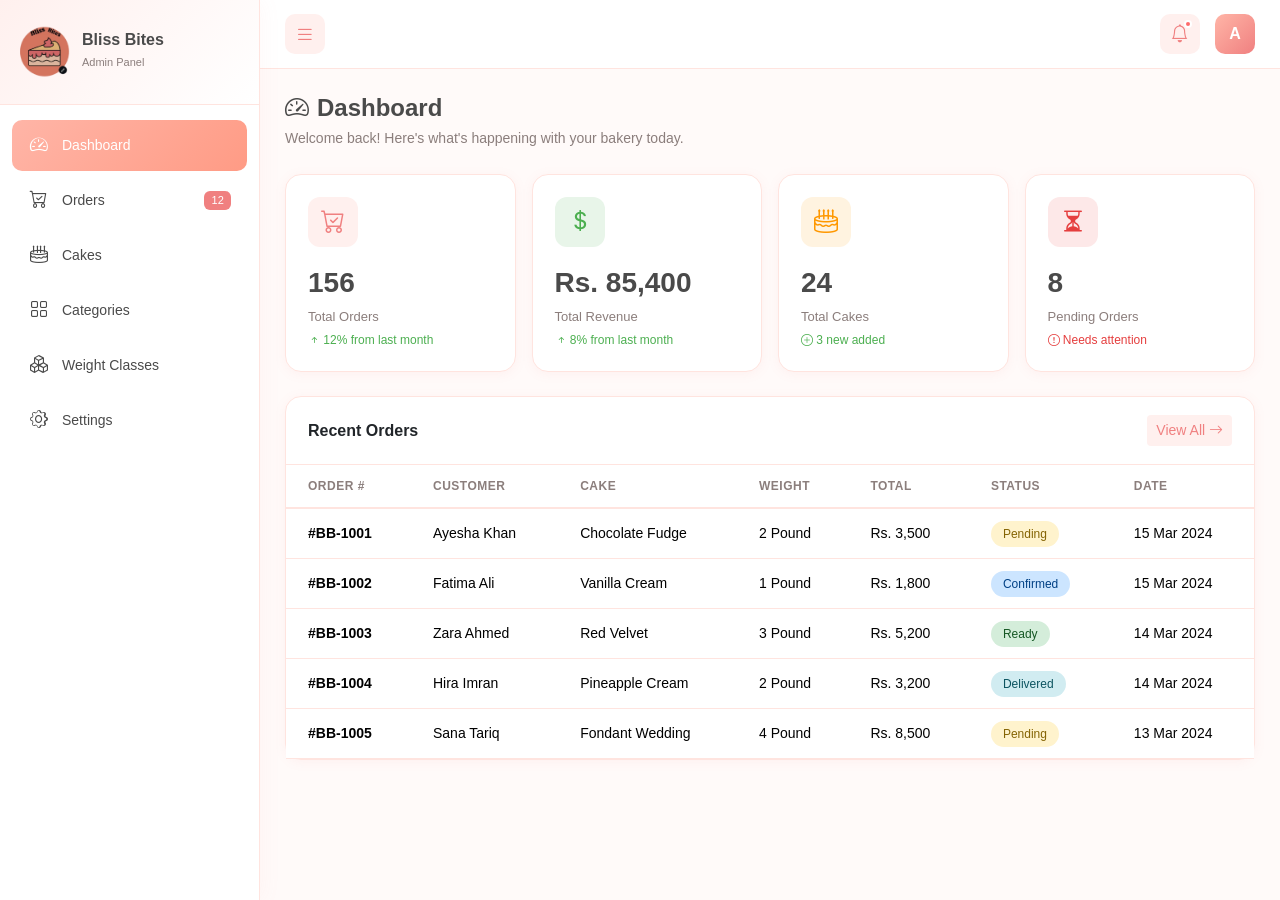
==== commit e2d42d68: "Dashboard UI Complete Stated Front Facing Site index complete" ====
--- a/admin/dashboard.html
+++ b/admin/dashboard.html
@@ -17,7 +17,7 @@
     />
 
     <!-- Custom CSS -->
-    <link rel="stylesheet" href="../assets/css/styles.css" />
+    <link rel="stylesheet" href="../assets/css/admin.css" />
   </head>
   <body>
     <!-- ============ SIDEBAR OVERLAY (Mobile) ============ -->
@@ -26,9 +26,12 @@
     <!-- ============ SIDEBAR ============ -->
     <aside class="sidebar" id="sidebar">
       <div class="sidebar-brand">
-        <div class="logo-icon">
-          <i class="bi bi-cup-hot-fill"></i>
-        </div>
+        <img
+          src="../assets/images/logo.webp"
+          alt="Bliss Bites Logo"
+          class="brand-logo"
+          width="50px"
+        />
         <div class="brand-text">
           <h5>Bliss Bites</h5>
           <small>Admin Panel</small>
@@ -2555,25 +2558,1043 @@
 
         <!-- Weight Classes Content -->
         <div id="weightClassesContent" style="display: none">
-          <div class="page-header">
-            <h4><i class="bi bi-boxes me-2"></i>Weight Classes</h4>
-            <p>Manage cake weight options</p>
+          <div
+            class="page-header d-flex justify-content-between align-items-center flex-wrap"
+          >
+            <div>
+              <h4><i class="bi bi-boxes me-2"></i>Weight Classes</h4>
+              <p>Manage cake weight options and pricing tiers</p>
+            </div>
+            <button
+              class="btn text-white"
+              style="
+                background: linear-gradient(
+                  135deg,
+                  var(--peach-primary),
+                  var(--peach-dark)
+                );
+                border-radius: 10px;
+                padding: 10px 20px;
+              "
+              onclick="openAddWeightClassModal()"
+            >
+              <i class="bi bi-plus-lg me-2"></i>Add Weight Class
+            </button>
           </div>
-          <div class="card p-5 text-center text-muted">
-            <i class="bi bi-boxes" style="font-size: 48px"></i>
-            <p class="mt-3">Weight Classes page content will be built next</p>
+
+          <!-- Weight Classes Table -->
+          <div class="row">
+            <div class="col-lg-8">
+              <div
+                class="card"
+                style="
+                  border-radius: 16px;
+                  border: 1px solid var(--border-color);
+                "
+              >
+                <div
+                  class="card-header d-flex justify-content-between align-items-center"
+                >
+                  <span
+                    ><i class="bi bi-list-ul me-2"></i>All Weight Classes</span
+                  >
+                  <span
+                    class="badge"
+                    style="background: var(--peach-primary); color: white"
+                    >5 Classes</span
+                  >
+                </div>
+                <div class="table-responsive">
+                  <table class="table table-hover">
+                    <thead>
+                      <tr>
+                        <th>#</th>
+                        <th>Weight Name</th>
+                        <th>Value</th>
+                        <th>Unit</th>
+                        <th>Status</th>
+                        <th>Used In</th>
+                        <th>Actions</th>
+                      </tr>
+                    </thead>
+                    <tbody>
+                      <tr>
+                        <td>1</td>
+                        <td>
+                          <div class="d-flex align-items-center gap-2">
+                            <div
+                              style="
+                                width: 35px;
+                                height: 35px;
+                                background: var(--peach-pale);
+                                border-radius: 8px;
+                                display: flex;
+                                align-items: center;
+                                justify-content: center;
+                              "
+                            >
+                              <i
+                                class="bi bi-1-circle-fill"
+                                style="color: var(--peach-dark)"
+                              ></i>
+                            </div>
+                            <strong>1 Pound Cake</strong>
+                          </div>
+                        </td>
+                        <td>1.00</td>
+                        <td>
+                          <span class="badge bg-light text-dark">Pound</span>
+                        </td>
+                        <td>
+                          <span class="badge-status badge-ready">Active</span>
+                        </td>
+                        <td>
+                          <span
+                            class="badge"
+                            style="
+                              background: var(--peach-pale);
+                              color: var(--peach-dark);
+                            "
+                            >18 cakes</span
+                          >
+                        </td>
+                        <td>
+                          <div class="d-flex gap-1">
+                            <button
+                              class="btn btn-sm"
+                              style="
+                                background: var(--peach-pale);
+                                color: var(--peach-dark);
+                                border-radius: 6px;
+                              "
+                              onclick="editWeightClass(1)"
+                              title="Edit"
+                            >
+                              <i class="bi bi-pencil"></i>
+                            </button>
+                            <button
+                              class="btn btn-sm btn-outline-danger"
+                              style="border-radius: 6px"
+                              onclick="deleteWeightClass(1)"
+                              title="Delete"
+                            >
+                              <i class="bi bi-trash"></i>
+                            </button>
+                          </div>
+                        </td>
+                      </tr>
+                      <tr>
+                        <td>2</td>
+                        <td>
+                          <div class="d-flex align-items-center gap-2">
+                            <div
+                              style="
+                                width: 35px;
+                                height: 35px;
+                                background: var(--peach-pale);
+                                border-radius: 8px;
+                                display: flex;
+                                align-items: center;
+                                justify-content: center;
+                              "
+                            >
+                              <i
+                                class="bi bi-2-circle-fill"
+                                style="color: var(--peach-dark)"
+                              ></i>
+                            </div>
+                            <strong>2 Pound Cake</strong>
+                          </div>
+                        </td>
+                        <td>2.00</td>
+                        <td>
+                          <span class="badge bg-light text-dark">Pound</span>
+                        </td>
+                        <td>
+                          <span class="badge-status badge-ready">Active</span>
+                        </td>
+                        <td>
+                          <span
+                            class="badge"
+                            style="
+                              background: var(--peach-pale);
+                              color: var(--peach-dark);
+                            "
+                            >22 cakes</span
+                          >
+                        </td>
+                        <td>
+                          <div class="d-flex gap-1">
+                            <button
+                              class="btn btn-sm"
+                              style="
+                                background: var(--peach-pale);
+                                color: var(--peach-dark);
+                                border-radius: 6px;
+                              "
+                              onclick="editWeightClass(2)"
+                              title="Edit"
+                            >
+                              <i class="bi bi-pencil"></i>
+                            </button>
+                            <button
+                              class="btn btn-sm btn-outline-danger"
+                              style="border-radius: 6px"
+                              onclick="deleteWeightClass(2)"
+                              title="Delete"
+                            >
+                              <i class="bi bi-trash"></i>
+                            </button>
+                          </div>
+                        </td>
+                      </tr>
+                      <tr>
+                        <td>3</td>
+                        <td>
+                          <div class="d-flex align-items-center gap-2">
+                            <div
+                              style="
+                                width: 35px;
+                                height: 35px;
+                                background: var(--peach-pale);
+                                border-radius: 8px;
+                                display: flex;
+                                align-items: center;
+                                justify-content: center;
+                              "
+                            >
+                              <i
+                                class="bi bi-3-circle-fill"
+                                style="color: var(--peach-dark)"
+                              ></i>
+                            </div>
+                            <strong>3 Pound Cake</strong>
+                          </div>
+                        </td>
+                        <td>3.00</td>
+                        <td>
+                          <span class="badge bg-light text-dark">Pound</span>
+                        </td>
+                        <td>
+                          <span class="badge-status badge-ready">Active</span>
+                        </td>
+                        <td>
+                          <span
+                            class="badge"
+                            style="
+                              background: var(--peach-pale);
+                              color: var(--peach-dark);
+                            "
+                            >20 cakes</span
+                          >
+                        </td>
+                        <td>
+                          <div class="d-flex gap-1">
+                            <button
+                              class="btn btn-sm"
+                              style="
+                                background: var(--peach-pale);
+                                color: var(--peach-dark);
+                                border-radius: 6px;
+                              "
+                              onclick="editWeightClass(3)"
+                              title="Edit"
+                            >
+                              <i class="bi bi-pencil"></i>
+                            </button>
+                            <button
+                              class="btn btn-sm btn-outline-danger"
+                              style="border-radius: 6px"
+                              onclick="deleteWeightClass(3)"
+                              title="Delete"
+                            >
+                              <i class="bi bi-trash"></i>
+                            </button>
+                          </div>
+                        </td>
+                      </tr>
+                      <tr>
+                        <td>4</td>
+                        <td>
+                          <div class="d-flex align-items-center gap-2">
+                            <div
+                              style="
+                                width: 35px;
+                                height: 35px;
+                                background: var(--peach-pale);
+                                border-radius: 8px;
+                                display: flex;
+                                align-items: center;
+                                justify-content: center;
+                              "
+                            >
+                              <i
+                                class="bi bi-4-circle-fill"
+                                style="color: var(--peach-dark)"
+                              ></i>
+                            </div>
+                            <strong>4 Pound Cake</strong>
+                          </div>
+                        </td>
+                        <td>4.00</td>
+                        <td>
+                          <span class="badge bg-light text-dark">Pound</span>
+                        </td>
+                        <td>
+                          <span class="badge-status badge-ready">Active</span>
+                        </td>
+                        <td>
+                          <span
+                            class="badge"
+                            style="
+                              background: var(--peach-pale);
+                              color: var(--peach-dark);
+                            "
+                            >14 cakes</span
+                          >
+                        </td>
+                        <td>
+                          <div class="d-flex gap-1">
+                            <button
+                              class="btn btn-sm"
+                              style="
+                                background: var(--peach-pale);
+                                color: var(--peach-dark);
+                                border-radius: 6px;
+                              "
+                              onclick="editWeightClass(4)"
+                              title="Edit"
+                            >
+                              <i class="bi bi-pencil"></i>
+                            </button>
+                            <button
+                              class="btn btn-sm btn-outline-danger"
+                              style="border-radius: 6px"
+                              onclick="deleteWeightClass(4)"
+                              title="Delete"
+                            >
+                              <i class="bi bi-trash"></i>
+                            </button>
+                          </div>
+                        </td>
+                      </tr>
+                      <tr>
+                        <td>5</td>
+                        <td>
+                          <div class="d-flex align-items-center gap-2">
+                            <div
+                              style="
+                                width: 35px;
+                                height: 35px;
+                                background: var(--peach-pale);
+                                border-radius: 8px;
+                                display: flex;
+                                align-items: center;
+                                justify-content: center;
+                              "
+                            >
+                              <i
+                                class="bi bi-5-circle-fill"
+                                style="color: var(--peach-dark)"
+                              ></i>
+                            </div>
+                            <strong>5 Pound Cake</strong>
+                          </div>
+                        </td>
+                        <td>5.00</td>
+                        <td>
+                          <span class="badge bg-light text-dark">Pound</span>
+                        </td>
+                        <td>
+                          <span
+                            class="badge-status badge-pending"
+                            style="background: #fff3cd; color: #856404"
+                            >Inactive</span
+                          >
+                        </td>
+                        <td>
+                          <span
+                            class="badge"
+                            style="
+                              background: var(--peach-pale);
+                              color: var(--peach-dark);
+                            "
+                            >3 cakes</span
+                          >
+                        </td>
+                        <td>
+                          <div class="d-flex gap-1">
+                            <button
+                              class="btn btn-sm"
+                              style="
+                                background: var(--peach-pale);
+                                color: var(--peach-dark);
+                                border-radius: 6px;
+                              "
+                              onclick="editWeightClass(5)"
+                              title="Edit"
+                            >
+                              <i class="bi bi-pencil"></i>
+                            </button>
+                            <button
+                              class="btn btn-sm btn-outline-danger"
+                              style="border-radius: 6px"
+                              onclick="deleteWeightClass(5)"
+                              title="Delete"
+                            >
+                              <i class="bi bi-trash"></i>
+                            </button>
+                          </div>
+                        </td>
+                      </tr>
+                    </tbody>
+                  </table>
+                </div>
+              </div>
+            </div>
+
+            <!-- Info Sidebar -->
+            <div class="col-lg-4">
+              <div
+                class="card mb-3"
+                style="
+                  border-radius: 16px;
+                  border: 1px solid var(--border-color);
+                "
+              >
+                <div class="card-body">
+                  <h6 class="fw-bold">
+                    <i
+                      class="bi bi-info-circle me-2"
+                      style="color: var(--peach-dark)"
+                    ></i
+                    >About Weight Classes
+                  </h6>
+                  <p class="small text-muted mb-0">
+                    Weight classes define the size options for your cakes. Each
+                    cake can have different prices for different weight classes.
+                    For example, a Cream cake might cost:
+                  </p>
+                  <ul class="small text-muted mt-2 mb-0">
+                    <li>1 Pound: Rs. 1,800</li>
+                    <li>2 Pound: Rs. 3,500</li>
+                    <li>3 Pound: Rs. 5,000</li>
+                  </ul>
+                </div>
+              </div>
+
+              <div
+                class="card"
+                style="
+                  border-radius: 16px;
+                  border: 1px solid var(--border-color);
+                "
+              >
+                <div class="card-body">
+                  <h6 class="fw-bold">
+                    <i
+                      class="bi bi-exclamation-triangle me-2"
+                      style="color: #ff9800"
+                    ></i
+                    >Important Note
+                  </h6>
+                  <p class="small text-muted mb-0">
+                    Deleting a weight class will also remove all associated
+                    pricing for cakes. Make sure to update your cakes before
+                    deleting any weight class that is currently in use.
+                  </p>
+                </div>
+              </div>
+            </div>
+          </div>
+
+          <!-- Weight Class Modal -->
+          <div class="modal fade" id="weightClassModal" tabindex="-1">
+            <div class="modal-dialog modal-dialog-centered">
+              <div
+                class="modal-content"
+                style="
+                  border-radius: 16px;
+                  border: 1px solid var(--border-color);
+                "
+              >
+                <div
+                  class="modal-header"
+                  style="
+                    background: var(--peach-pale);
+                    border-radius: 16px 16px 0 0;
+                    border-bottom: 1px solid var(--border-color);
+                  "
+                >
+                  <h5 class="modal-title" id="weightClassModalTitle">
+                    <i class="bi bi-plus-circle me-2"></i>Add Weight Class
+                  </h5>
+                  <button
+                    type="button"
+                    class="btn-close"
+                    data-bs-dismiss="modal"
+                  ></button>
+                </div>
+                <div class="modal-body">
+                  <form id="weightClassForm">
+                    <div class="mb-3">
+                      <label class="form-label fw-semibold"
+                        >Weight Name *</label
+                      >
+                      <input
+                        type="text"
+                        class="form-control"
+                        id="weightName"
+                        placeholder="e.g., 1 Pound Cake"
+                        style="border-color: var(--peach-light)"
+                        required
+                      />
+                    </div>
+                    <div class="mb-3">
+                      <label class="form-label fw-semibold"
+                        >Weight Value (in pounds) *</label
+                      >
+                      <input
+                        type="number"
+                        class="form-control"
+                        id="weightValue"
+                        placeholder="e.g., 1.00"
+                        step="0.01"
+                        min="0.5"
+                        max="20"
+                        style="border-color: var(--peach-light)"
+                        required
+                      />
+                      <small class="text-muted"
+                        >Enter the weight in pounds (e.g., 1, 1.5, 2)</small
+                      >
+                    </div>
+                    <div class="mb-3">
+                      <label class="form-label fw-semibold">Unit</label>
+                      <select
+                        class="form-select"
+                        id="weightUnit"
+                        style="border-color: var(--peach-light)"
+                      >
+                        <option value="Pound">Pound</option>
+                        <option value="Kg">Kilogram</option>
+                      </select>
+                    </div>
+                    <div class="mb-3">
+                      <label class="form-label fw-semibold">Status</label>
+                      <select
+                        class="form-select"
+                        id="weightStatus"
+                        style="border-color: var(--peach-light)"
+                      >
+                        <option value="active">Active</option>
+                        <option value="inactive">Inactive</option>
+                      </select>
+                    </div>
+                  </form>
+                </div>
+                <div
+                  class="modal-footer"
+                  style="border-top: 1px solid var(--border-color)"
+                >
+                  <button
+                    type="button"
+                    class="btn btn-secondary"
+                    data-bs-dismiss="modal"
+                    style="border-radius: 8px"
+                  >
+                    Cancel
+                  </button>
+                  <button
+                    type="button"
+                    class="btn text-white"
+                    style="background: var(--peach-dark); border-radius: 8px"
+                    onclick="saveWeightClass()"
+                  >
+                    <i class="bi bi-check-lg me-1"></i>Save Weight Class
+                  </button>
+                </div>
+              </div>
+            </div>
           </div>
         </div>
 
         <!-- Settings Content -->
         <div id="settingsContent" style="display: none">
           <div class="page-header">
-            <h4><i class="bi bi-gear me-2"></i>Settings</h4>
-            <p>Site configuration</p>
+            <div>
+              <h4><i class="bi bi-gear me-2"></i>Settings</h4>
+              <p>Configure your bakery website settings</p>
+            </div>
           </div>
-          <div class="card p-5 text-center text-muted">
-            <i class="bi bi-gear" style="font-size: 48px"></i>
-            <p class="mt-3">Settings page content will be built next</p>
+
+          <div class="row g-4">
+            <!-- General Settings -->
+            <div class="col-lg-8">
+              <div
+                class="card mb-4"
+                style="
+                  border-radius: 16px;
+                  border: 1px solid var(--border-color);
+                "
+              >
+                <div class="card-header">
+                  <i
+                    class="bi bi-building me-2"
+                    style="color: var(--peach-dark)"
+                  ></i
+                  >General Information
+                </div>
+                <div class="card-body">
+                  <form id="generalSettingsForm">
+                    <div class="row g-3">
+                      <div class="col-md-6">
+                        <label class="form-label fw-semibold"
+                          >Site Name *</label
+                        >
+                        <input
+                          type="text"
+                          class="form-control"
+                          value="Bliss Bites Bakery"
+                          style="border-color: var(--peach-light)"
+                        />
+                      </div>
+                      <div class="col-md-6">
+                        <label class="form-label fw-semibold">Tagline</label>
+                        <input
+                          type="text"
+                          class="form-control"
+                          value="Delicious homemade cakes for every occasion"
+                          style="border-color: var(--peach-light)"
+                        />
+                      </div>
+                      <div class="col-12">
+                        <label class="form-label fw-semibold"
+                          >Site Description</label
+                        >
+                        <textarea
+                          class="form-control"
+                          rows="3"
+                          style="border-color: var(--peach-light)"
+                        >
+Bliss Bites Bakery specializes in custom cream and fondant cakes for all occasions. We use the finest ingredients to create delicious and beautifully decorated cakes that make your celebrations memorable.</textarea
+                        >
+                      </div>
+                      <div class="col-md-6">
+                        <label class="form-label fw-semibold">Currency</label>
+                        <select
+                          class="form-select"
+                          style="border-color: var(--peach-light)"
+                        >
+                          <option selected>PKR - Pakistani Rupee</option>
+                          <option>USD - US Dollar</option>
+                          <option>GBP - British Pound</option>
+                        </select>
+                      </div>
+                      <div class="col-md-6">
+                        <label class="form-label fw-semibold"
+                          >Currency Symbol</label
+                        >
+                        <input
+                          type="text"
+                          class="form-control"
+                          value="Rs."
+                          style="border-color: var(--peach-light)"
+                        />
+                      </div>
+                    </div>
+                  </form>
+                </div>
+              </div>
+
+              <!-- Contact Information -->
+              <div
+                class="card mb-4"
+                style="
+                  border-radius: 16px;
+                  border: 1px solid var(--border-color);
+                "
+              >
+                <div class="card-header">
+                  <i
+                    class="bi bi-telephone me-2"
+                    style="color: var(--peach-dark)"
+                  ></i
+                  >Contact Information
+                </div>
+                <div class="card-body">
+                  <form id="contactSettingsForm">
+                    <div class="row g-3">
+                      <div class="col-md-6">
+                        <label class="form-label fw-semibold"
+                          >Phone Number *</label
+                        >
+                        <div class="input-group">
+                          <span
+                            class="input-group-text"
+                            style="
+                              background: var(--peach-pale);
+                              border-color: var(--peach-light);
+                            "
+                          >
+                            <i
+                              class="bi bi-telephone"
+                              style="color: var(--peach-dark)"
+                            ></i>
+                          </span>
+                          <input
+                            type="tel"
+                            class="form-control"
+                            value="0300-1234567"
+                            style="border-color: var(--peach-light)"
+                          />
+                        </div>
+                      </div>
+                      <div class="col-md-6">
+                        <label class="form-label fw-semibold"
+                          >WhatsApp Number</label
+                        >
+                        <div class="input-group">
+                          <span
+                            class="input-group-text"
+                            style="
+                              background: var(--peach-pale);
+                              border-color: var(--peach-light);
+                            "
+                          >
+                            <i
+                              class="bi bi-whatsapp"
+                              style="color: #25d366"
+                            ></i>
+                          </span>
+                          <input
+                            type="tel"
+                            class="form-control"
+                            value="0300-1234567"
+                            style="border-color: var(--peach-light)"
+                          />
+                        </div>
+                      </div>
+                      <div class="col-md-6">
+                        <label class="form-label fw-semibold"
+                          >Email Address</label
+                        >
+                        <div class="input-group">
+                          <span
+                            class="input-group-text"
+                            style="
+                              background: var(--peach-pale);
+                              border-color: var(--peach-light);
+                            "
+                          >
+                            <i
+                              class="bi bi-envelope"
+                              style="color: var(--peach-dark)"
+                            ></i>
+                          </span>
+                          <input
+                            type="email"
+                            class="form-control"
+                            value="info@blissbites.com"
+                            style="border-color: var(--peach-light)"
+                          />
+                        </div>
+                      </div>
+                      <div class="col-md-6">
+                        <label class="form-label fw-semibold">City</label>
+                        <input
+                          type="text"
+                          class="form-control"
+                          value="Lahore"
+                          style="border-color: var(--peach-light)"
+                        />
+                      </div>
+                      <div class="col-12">
+                        <label class="form-label fw-semibold"
+                          >Complete Address</label
+                        >
+                        <textarea
+                          class="form-control"
+                          rows="2"
+                          style="border-color: var(--peach-light)"
+                        >
+Shop #45, Main Boulevard, Gulberg III, Lahore, Punjab, Pakistan</textarea
+                        >
+                      </div>
+                    </div>
+                  </form>
+                </div>
+              </div>
+
+              <!-- Social Media Links -->
+              <div
+                class="card mb-4"
+                style="
+                  border-radius: 16px;
+                  border: 1px solid var(--border-color);
+                "
+              >
+                <div class="card-header">
+                  <i
+                    class="bi bi-share me-2"
+                    style="color: var(--peach-dark)"
+                  ></i
+                  >Social Media Links
+                </div>
+                <div class="card-body">
+                  <form id="socialSettingsForm">
+                    <div class="row g-3">
+                      <div class="col-md-6">
+                        <label class="form-label fw-semibold">
+                          <i
+                            class="bi bi-instagram me-1"
+                            style="color: #e1306c"
+                          ></i
+                          >Instagram URL
+                        </label>
+                        <input
+                          type="url"
+                          class="form-control"
+                          value="https://instagram.com/blissbitesbakery"
+                          placeholder="https://instagram.com/yourpage"
+                          style="border-color: var(--peach-light)"
+                        />
+                      </div>
+                      <div class="col-md-6">
+                        <label class="form-label fw-semibold">
+                          <i
+                            class="bi bi-facebook me-1"
+                            style="color: #1877f2"
+                          ></i
+                          >Facebook URL
+                        </label>
+                        <input
+                          type="url"
+                          class="form-control"
+                          value=""
+                          placeholder="https://facebook.com/yourpage"
+                          style="border-color: var(--peach-light)"
+                        />
+                      </div>
+                      <div class="col-md-6">
+                        <label class="form-label fw-semibold">
+                          <i class="bi bi-tiktok me-1"></i>TikTok URL
+                        </label>
+                        <input
+                          type="url"
+                          class="form-control"
+                          value=""
+                          placeholder="https://tiktok.com/@yourhandle"
+                          style="border-color: var(--peach-light)"
+                        />
+                      </div>
+                      <div class="col-md-6">
+                        <label class="form-label fw-semibold">
+                          <i
+                            class="bi bi-youtube me-1"
+                            style="color: #ff0000"
+                          ></i
+                          >YouTube URL
+                        </label>
+                        <input
+                          type="url"
+                          class="form-control"
+                          value=""
+                          placeholder="https://youtube.com/@yourchannel"
+                          style="border-color: var(--peach-light)"
+                        />
+                      </div>
+                    </div>
+                  </form>
+                </div>
+              </div>
+            </div>
+
+            <!-- Sidebar Settings -->
+            <div class="col-lg-4">
+              <!-- Logo Upload -->
+              <div
+                class="card mb-4"
+                style="
+                  border-radius: 16px;
+                  border: 1px solid var(--border-color);
+                "
+              >
+                <div class="card-header">
+                  <i
+                    class="bi bi-image me-2"
+                    style="color: var(--peach-dark)"
+                  ></i
+                  >Site Logo
+                </div>
+                <div class="card-body text-center">
+                  <div
+                    class="mb-3 p-4 rounded-3"
+                    style="background: var(--peach-pale)"
+                  >
+                    <div
+                      style="
+                        width: 100px;
+                        height: 100px;
+                        background: linear-gradient(
+                          135deg,
+                          var(--peach-primary),
+                          var(--peach-dark)
+                        );
+                        border-radius: 20px;
+                        display: inline-flex;
+                        align-items: center;
+                        justify-content: center;
+                        margin-bottom: 10px;
+                      "
+                    >
+                      <i
+                        class="bi bi-cup-hot-fill text-white"
+                        style="font-size: 40px"
+                      ></i>
+                    </div>
+                    <p class="small text-muted mb-0">Current Logo</p>
+                  </div>
+                  <input
+                    type="file"
+                    class="form-control mb-2"
+                    accept="image/*"
+                    style="border-color: var(--peach-light)"
+                  />
+                  <small class="text-muted">Recommended: 200x200px PNG</small>
+                </div>
+              </div>
+
+              <!-- Business Hours -->
+              <div
+                class="card mb-4"
+                style="
+                  border-radius: 16px;
+                  border: 1px solid var(--border-color);
+                "
+              >
+                <div class="card-header">
+                  <i
+                    class="bi bi-clock me-2"
+                    style="color: var(--peach-dark)"
+                  ></i
+                  >Business Hours
+                </div>
+                <div class="card-body">
+                  <div class="mb-2 d-flex justify-content-between">
+                    <span class="small">Monday - Friday</span>
+                    <span class="small fw-semibold">9:00 AM - 8:00 PM</span>
+                  </div>
+                  <div class="mb-2 d-flex justify-content-between">
+                    <span class="small">Saturday</span>
+                    <span class="small fw-semibold">10:00 AM - 6:00 PM</span>
+                  </div>
+                  <div class="d-flex justify-content-between">
+                    <span class="small">Sunday</span>
+                    <span class="small fw-semibold" style="color: #e53e3e"
+                      >Closed</span
+                    >
+                  </div>
+                  <button
+                    class="btn btn-sm w-100 mt-3"
+                    style="
+                      background: var(--peach-pale);
+                      color: var(--peach-dark);
+                      border-radius: 8px;
+                    "
+                    onclick="alert('Business hours editor coming soon!')"
+                  >
+                    <i class="bi bi-pencil me-1"></i>Edit Hours
+                  </button>
+                </div>
+              </div>
+
+              <!-- Order Settings -->
+              <div
+                class="card mb-4"
+                style="
+                  border-radius: 16px;
+                  border: 1px solid var(--border-color);
+                "
+              >
+                <div class="card-header">
+                  <i
+                    class="bi bi-cart-check me-2"
+                    style="color: var(--peach-dark)"
+                  ></i
+                  >Order Settings
+                </div>
+                <div class="card-body">
+                  <div class="mb-3">
+                    <label class="form-label fw-semibold small"
+                      >Minimum Order Notice</label
+                    >
+                    <select
+                      class="form-select"
+                      style="border-color: var(--peach-light)"
+                    >
+                      <option>24 hours</option>
+                      <option selected>48 hours</option>
+                      <option>72 hours</option>
+                      <option>1 week</option>
+                    </select>
+                  </div>
+                  <div class="mb-3">
+                    <label class="form-label fw-semibold small"
+                      >Max Delivery Days Ahead</label
+                    >
+                    <select
+                      class="form-select"
+                      style="border-color: var(--peach-light)"
+                    >
+                      <option>7 days</option>
+                      <option>14 days</option>
+                      <option selected>30 days</option>
+                      <option>60 days</option>
+                    </select>
+                  </div>
+                  <div class="form-check">
+                    <input
+                      class="form-check-input"
+                      type="checkbox"
+                      checked
+                      style="border-color: var(--peach-dark)"
+                    />
+                    <label class="form-check-label small"
+                      >Send order confirmation SMS</label
+                    >
+                  </div>
+                  <div class="form-check">
+                    <input
+                      class="form-check-input"
+                      type="checkbox"
+                      checked
+                      style="border-color: var(--peach-dark)"
+                    />
+                    <label class="form-check-label small"
+                      >Send order status updates</label
+                    >
+                  </div>
+                </div>
+              </div>
+
+              <!-- Save Button -->
+              <button
+                class="btn text-white w-100 py-3"
+                style="
+                  background: linear-gradient(
+                    135deg,
+                    var(--peach-primary),
+                    var(--peach-dark)
+                  );
+                  border-radius: 12px;
+                  font-weight: 600;
+                "
+                onclick="saveAllSettings()"
+              >
+                <i class="bi bi-check-lg me-2"></i>Save All Settings
+              </button>
+            </div>
           </div>
         </div>
       </div>
--- a/assets/css/admin.css
+++ b/assets/css/admin.css
@@ -0,0 +1,444 @@
+:root {
+  --peach-primary: #ffb5a7;
+  --peach-dark: #f08080;
+  --peach-light: #fcd5ce;
+  --peach-pale: #fff0ee;
+  --peach-accent: #ff9b85;
+  --sidebar-bg: #fff5f3;
+  --text-dark: #4a4a4a;
+  --text-muted: #8b7e7c;
+  --white: #ffffff;
+  --border-color: #ffe4df;
+  --card-shadow: 0 2px 12px rgba(240, 128, 128, 0.08);
+}
+
+* {
+  margin: 0;
+  padding: 0;
+  box-sizing: border-box;
+}
+
+body {
+  font-family: "Segoe UI", Tahoma, Geneva, Verdana, sans-serif;
+  background: #fffaf9;
+  color: var(--text-dark);
+  overflow-x: hidden;
+}
+
+/* ============ SIDEBAR ============ */
+.sidebar {
+  position: fixed;
+  top: 0;
+  left: 0;
+  height: 100vh;
+  width: 260px;
+  background: var(--white);
+  border-right: 1px solid var(--border-color);
+  z-index: 1040;
+  transition: all 0.3s ease;
+  overflow-y: auto;
+  overflow-x: hidden;
+  box-shadow: 2px 0 20px rgba(240, 128, 128, 0.06);
+}
+
+.sidebar.collapsed {
+  width: 0;
+  padding: 0;
+}
+
+.sidebar-brand {
+  padding: 25px 20px;
+  display: flex;
+  align-items: center;
+  gap: 12px;
+  border-bottom: 1px solid var(--border-color);
+  background: linear-gradient(135deg, var(--peach-pale) 0%, var(--white) 100%);
+}
+
+.sidebar-brand .logo-icon {
+  width: 45px;
+  height: 45px;
+  background: linear-gradient(135deg, var(--peach-primary), var(--peach-dark));
+  border-radius: 12px;
+  display: flex;
+  align-items: center;
+  justify-content: center;
+  color: var(--white);
+  font-size: 22px;
+  flex-shrink: 0;
+}
+
+.sidebar-brand .brand-text h5 {
+  font-size: 16px;
+  font-weight: 700;
+  color: var(--text-dark);
+  margin: 0;
+  line-height: 1.2;
+}
+
+.sidebar-brand .brand-text small {
+  font-size: 11px;
+  color: var(--text-muted);
+}
+
+.sidebar-nav {
+  padding: 15px 12px;
+}
+
+.sidebar-nav .nav-item {
+  margin-bottom: 4px;
+}
+
+.sidebar-nav .nav-link {
+  display: flex;
+  align-items: center;
+  gap: 12px;
+  padding: 12px 16px;
+  border-radius: 10px;
+  color: var(--text-dark);
+  font-weight: 500;
+  font-size: 14px;
+  transition: all 0.2s;
+  text-decoration: none;
+  white-space: nowrap;
+}
+
+.sidebar-nav .nav-link:hover {
+  background: var(--peach-pale);
+  color: var(--peach-dark);
+}
+
+.sidebar-nav .nav-link.active {
+  background: linear-gradient(
+    135deg,
+    var(--peach-primary),
+    var(--peach-accent)
+  );
+  color: var(--white);
+}
+
+.sidebar-nav .nav-link i {
+  font-size: 18px;
+  width: 22px;
+  text-align: center;
+  flex-shrink: 0;
+}
+
+.sidebar-nav .nav-link .badge {
+  margin-left: auto;
+  background: var(--peach-dark);
+  font-size: 11px;
+  font-weight: 500;
+}
+
+.sidebar-nav .nav-link.active .badge {
+  background: rgba(255, 255, 255, 0.3);
+}
+
+/* ============ MAIN CONTENT ============ */
+.main-content {
+  margin-left: 260px;
+  transition: all 0.3s ease;
+  min-height: 100vh;
+}
+
+.main-content.expanded {
+  margin-left: 0;
+}
+
+/* ============ TOP NAVBAR ============ */
+.top-navbar {
+  background: var(--white);
+  padding: 14px 25px;
+  border-bottom: 1px solid var(--border-color);
+  display: flex;
+  align-items: center;
+  justify-content: space-between;
+  position: sticky;
+  top: 0;
+  z-index: 1030;
+}
+
+.toggle-btn {
+  background: var(--peach-pale);
+  border: none;
+  color: var(--peach-dark);
+  width: 40px;
+  height: 40px;
+  border-radius: 10px;
+  font-size: 20px;
+  cursor: pointer;
+  transition: all 0.2s;
+  display: flex;
+  align-items: center;
+  justify-content: center;
+}
+
+.toggle-btn:hover {
+  background: var(--peach-light);
+}
+
+.nav-right {
+  display: flex;
+  align-items: center;
+  gap: 15px;
+}
+
+.nav-right .icon-btn {
+  background: var(--peach-pale);
+  border: none;
+  color: var(--peach-dark);
+  width: 40px;
+  height: 40px;
+  border-radius: 10px;
+  font-size: 18px;
+  cursor: pointer;
+  position: relative;
+  transition: all 0.2s;
+}
+
+.nav-right .icon-btn:hover {
+  background: var(--peach-light);
+}
+
+.nav-right .icon-btn .dot {
+  position: absolute;
+  top: 6px;
+  right: 8px;
+  width: 8px;
+  height: 8px;
+  background: #ff6b6b;
+  border-radius: 50%;
+  border: 2px solid var(--white);
+}
+
+.admin-avatar {
+  width: 40px;
+  height: 40px;
+  border-radius: 10px;
+  background: linear-gradient(135deg, var(--peach-primary), var(--peach-dark));
+  display: flex;
+  align-items: center;
+  justify-content: center;
+  color: var(--white);
+  font-weight: 600;
+  cursor: pointer;
+}
+
+/* ============ PAGE CONTENT ============ */
+.page-content {
+  padding: 25px;
+}
+
+.page-header {
+  margin-bottom: 25px;
+}
+
+.page-header h4 {
+  font-weight: 700;
+  color: var(--text-dark);
+  margin-bottom: 5px;
+}
+
+.page-header p {
+  color: var(--text-muted);
+  margin: 0;
+  font-size: 14px;
+}
+
+/* ============ STATS CARDS ============ */
+.stat-card {
+  background: var(--white);
+  border-radius: 16px;
+  padding: 22px;
+  border: 1px solid var(--border-color);
+  box-shadow: var(--card-shadow);
+  transition: all 0.3s;
+  height: 100%;
+}
+
+.stat-card:hover {
+  transform: translateY(-2px);
+  box-shadow: 0 8px 25px rgba(240, 128, 128, 0.12);
+}
+
+.stat-card .stat-icon {
+  width: 50px;
+  height: 50px;
+  border-radius: 12px;
+  display: flex;
+  align-items: center;
+  justify-content: center;
+  font-size: 24px;
+  margin-bottom: 15px;
+}
+
+.stat-card .stat-icon.orders {
+  background: #fff0ee;
+  color: var(--peach-dark);
+}
+
+.stat-card .stat-icon.revenue {
+  background: #e8f5e9;
+  color: #4caf50;
+}
+
+.stat-card .stat-icon.cakes {
+  background: #fff3e0;
+  color: #ff9800;
+}
+
+.stat-card .stat-icon.pending {
+  background: #fde8e8;
+  color: #e53e3e;
+}
+
+.stat-card .stat-value {
+  font-size: 28px;
+  font-weight: 700;
+  color: var(--text-dark);
+  margin-bottom: 3px;
+}
+
+.stat-card .stat-label {
+  font-size: 13px;
+  color: var(--text-muted);
+}
+
+.stat-card .stat-change {
+  font-size: 12px;
+  margin-top: 5px;
+}
+
+.stat-card .stat-change.positive {
+  color: #4caf50;
+}
+
+/* ============ RECENT ORDERS TABLE ============ */
+.card {
+  background: var(--white);
+  border-radius: 16px;
+  border: 1px solid var(--border-color);
+  box-shadow: var(--card-shadow);
+}
+
+.card-header {
+  background: transparent;
+  border-bottom: 1px solid var(--border-color);
+  padding: 18px 22px;
+  font-weight: 600;
+  font-size: 16px;
+}
+
+.table {
+  margin-bottom: 0;
+}
+
+.table th {
+  border-bottom: 2px solid var(--border-color);
+  color: var(--text-muted);
+  font-weight: 600;
+  font-size: 12px;
+  text-transform: uppercase;
+  letter-spacing: 0.5px;
+  padding: 12px 22px;
+}
+
+.table td {
+  padding: 14px 22px;
+  vertical-align: middle;
+  border-color: var(--border-color);
+  font-size: 14px;
+}
+
+.badge-status {
+  padding: 6px 12px;
+  border-radius: 20px;
+  font-size: 12px;
+  font-weight: 500;
+}
+
+.badge-pending {
+  background: #fff3cd;
+  color: #856404;
+}
+
+.badge-confirmed {
+  background: #cce5ff;
+  color: #004085;
+}
+
+.badge-ready {
+  background: #d4edda;
+  color: #155724;
+}
+
+.badge-delivered {
+  background: #d1ecf1;
+  color: #0c5460;
+}
+
+/* ============ OVERLAY FOR MOBILE ============ */
+.sidebar-overlay {
+  display: none;
+  position: fixed;
+  top: 0;
+  left: 0;
+  width: 100%;
+  height: 100%;
+  background: rgba(0, 0, 0, 0.5);
+  z-index: 1035;
+}
+
+.sidebar-overlay.show {
+  display: block;
+}
+
+/* ============ MOBILE RESPONSIVE ============ */
+@media (max-width: 991px) {
+  .sidebar {
+    left: -260px;
+    width: 260px;
+  }
+
+  .sidebar.mobile-show {
+    left: 0;
+  }
+
+  .sidebar.collapsed {
+    width: 260px;
+    left: -260px;
+  }
+
+  .main-content {
+    margin-left: 0;
+  }
+
+  .main-content.expanded {
+    margin-left: 0;
+  }
+
+  .stat-card {
+    margin-bottom: 15px;
+  }
+}
+
+@media (max-width: 576px) {
+  .page-content {
+    padding: 15px;
+  }
+
+  .top-navbar {
+    padding: 10px 15px;
+  }
+
+  .stat-card .stat-value {
+    font-size: 22px;
+  }
+
+  .table td,
+  .table th {
+    padding: 10px 12px;
+    font-size: 12px;
+  }
+}
